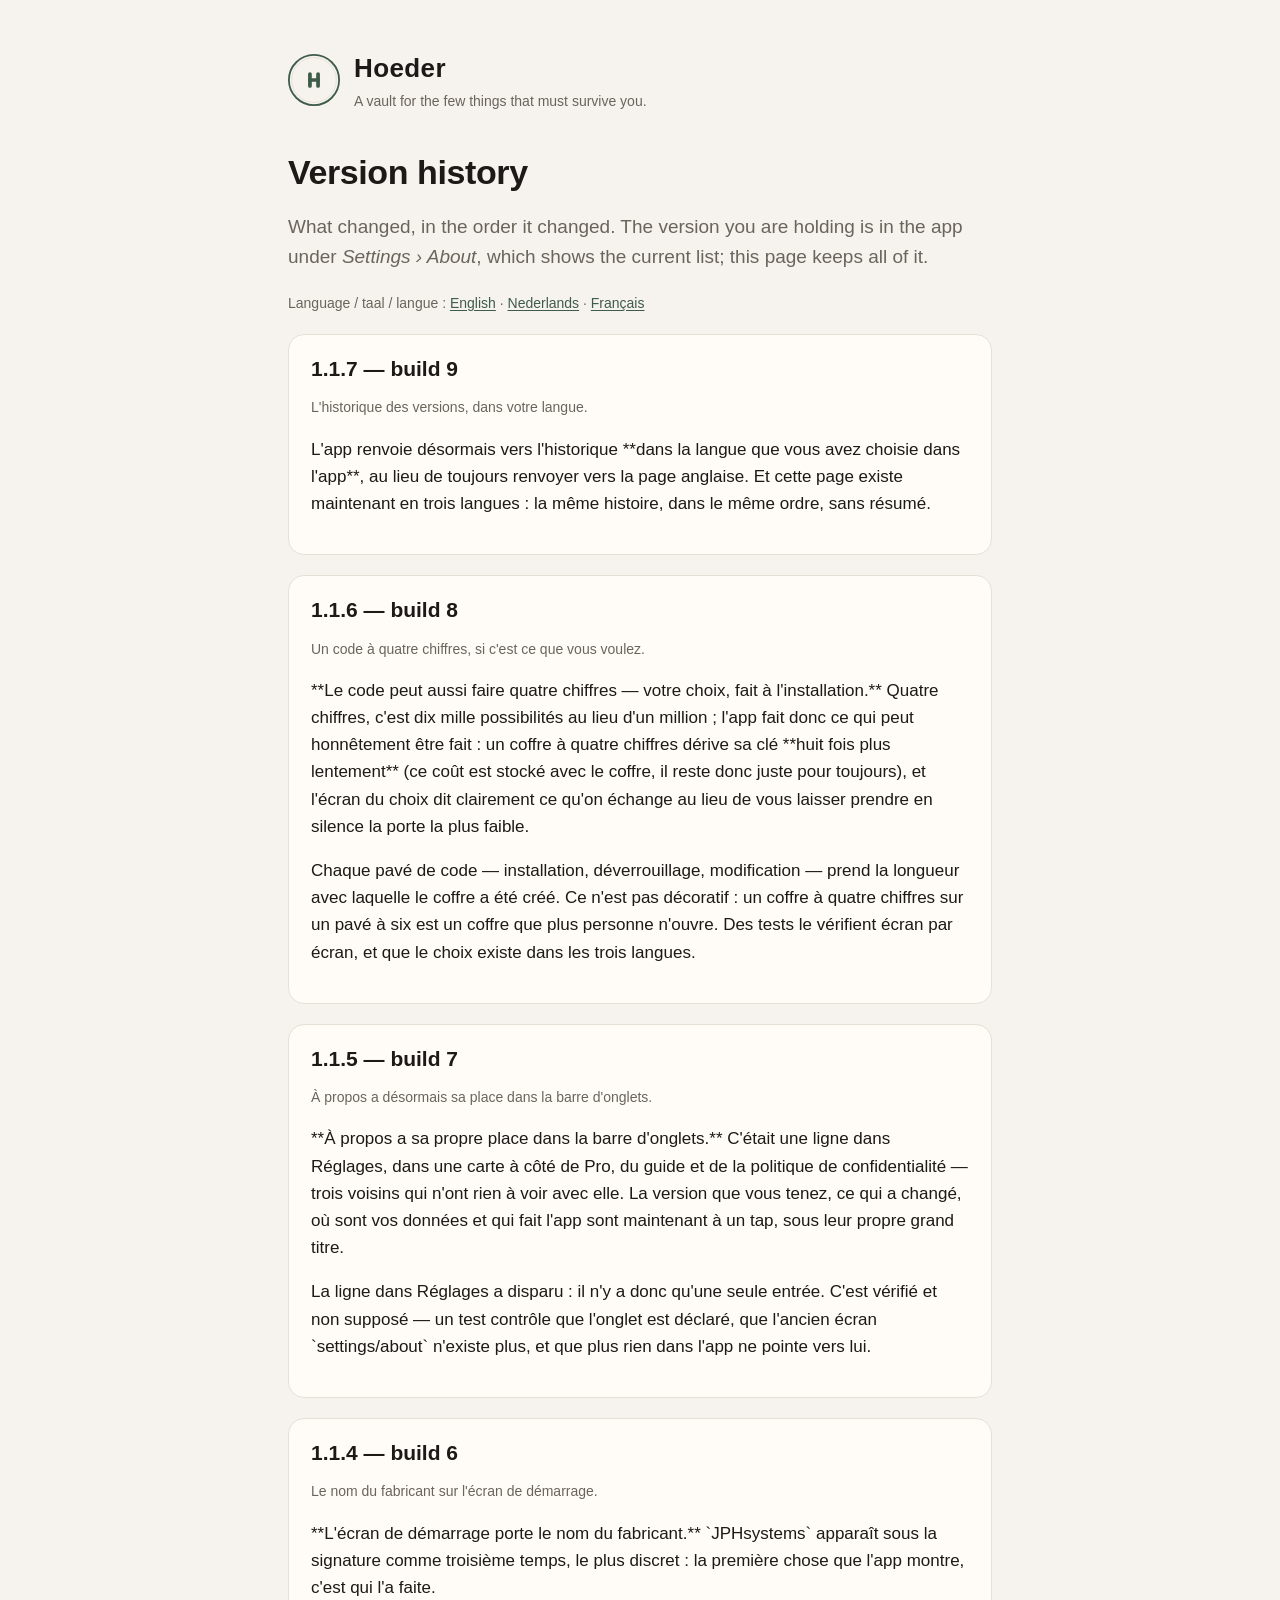
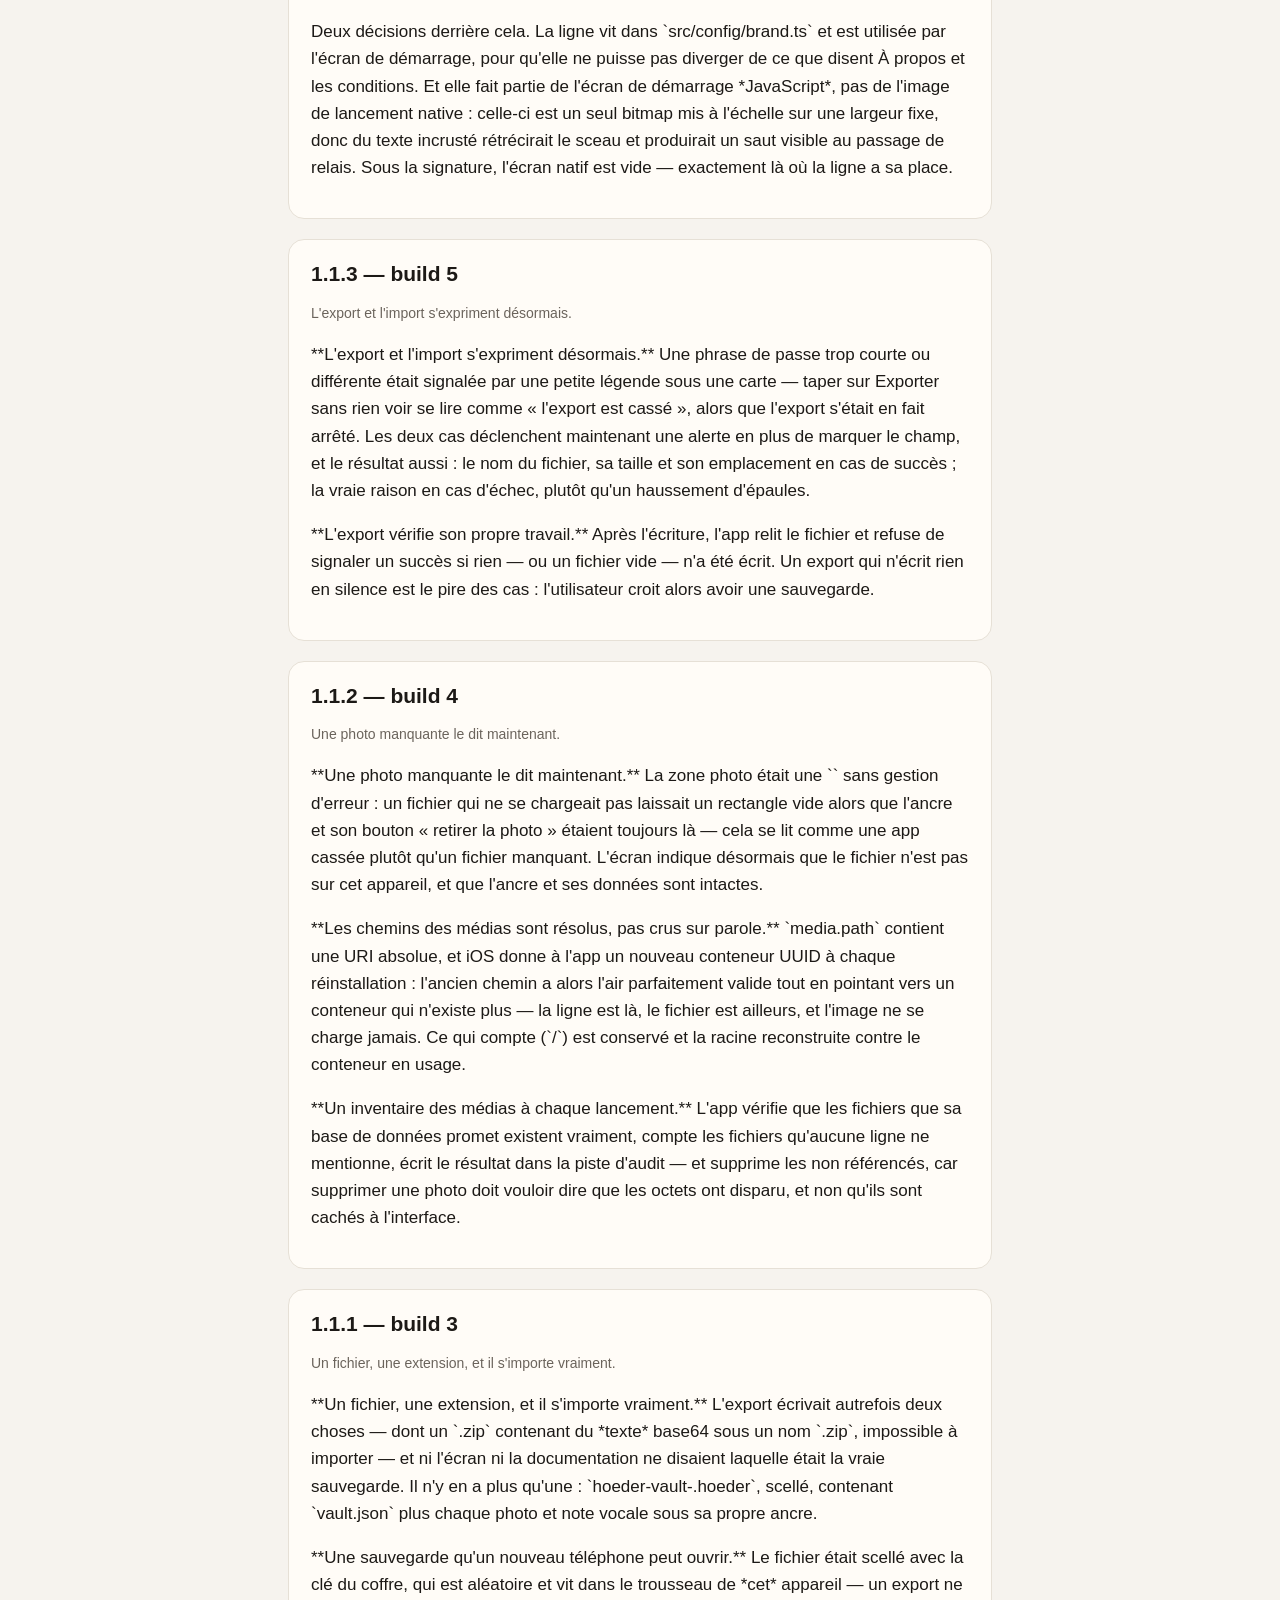
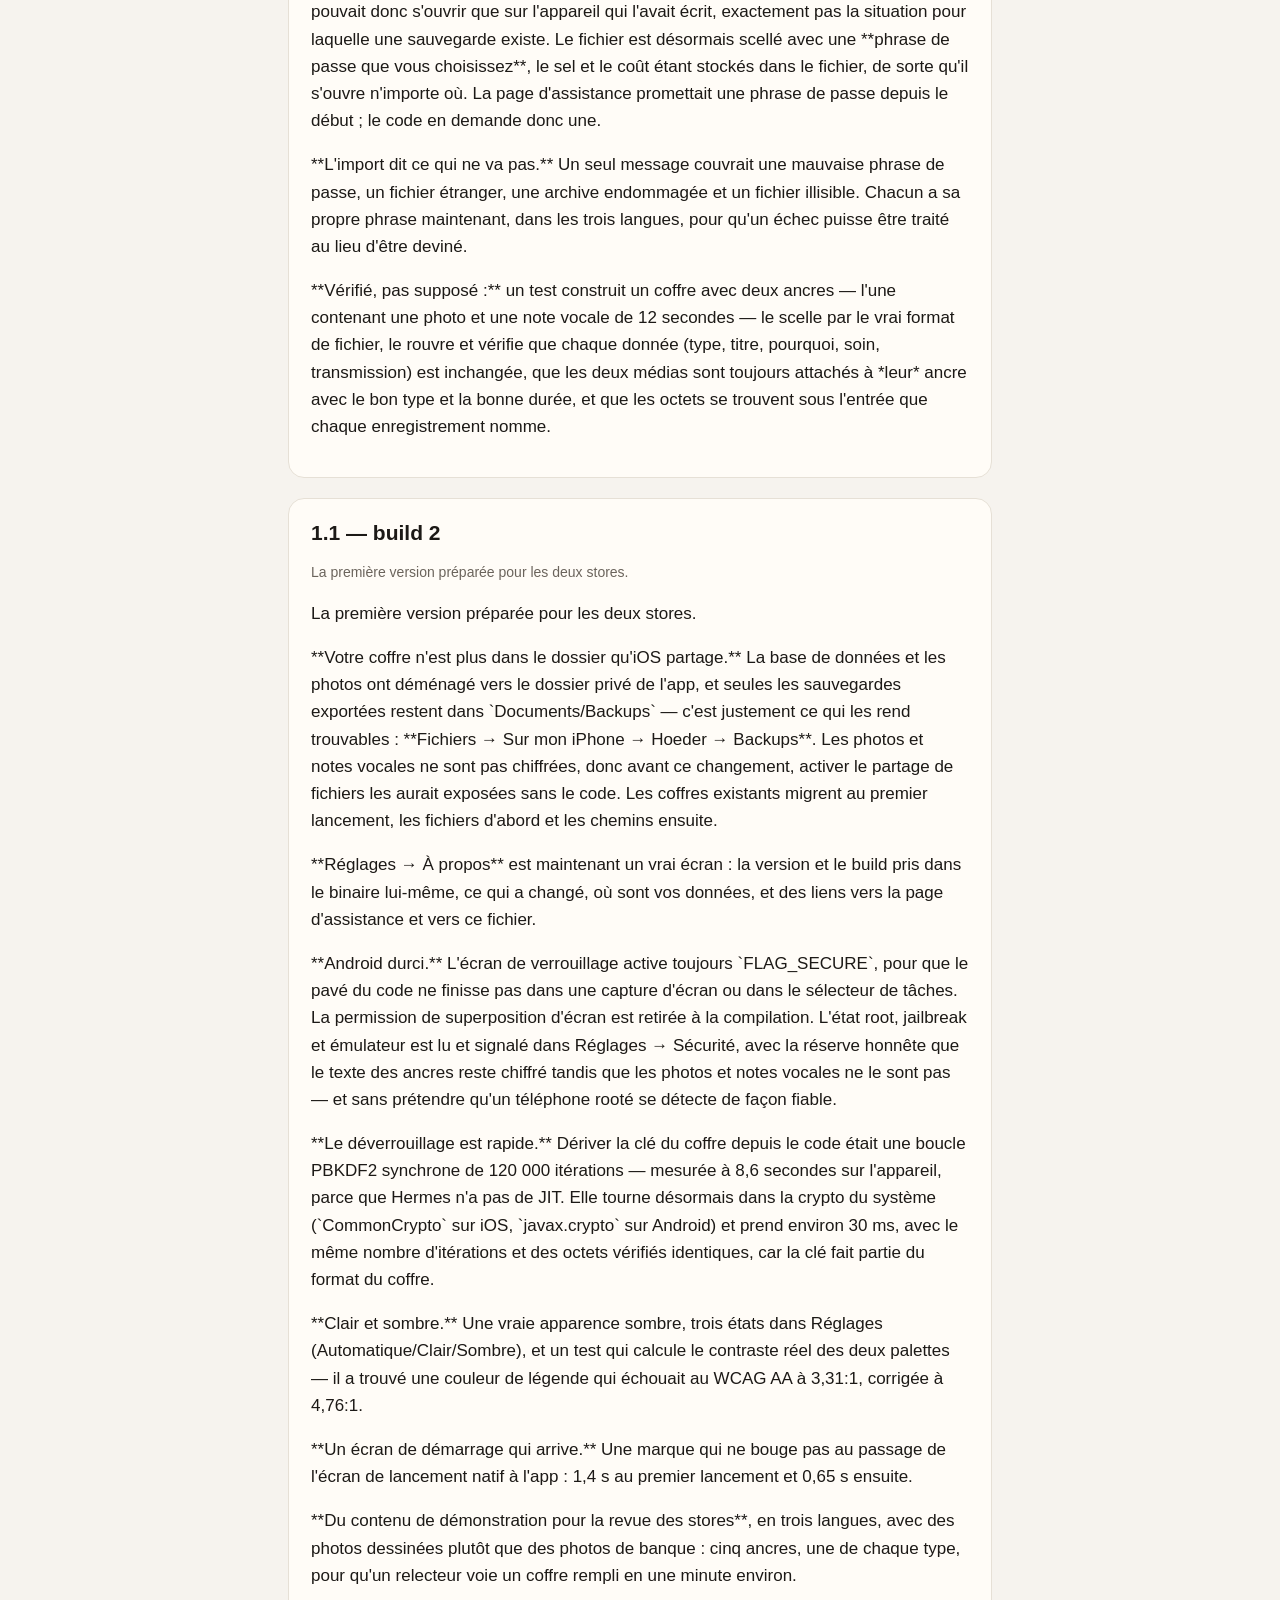
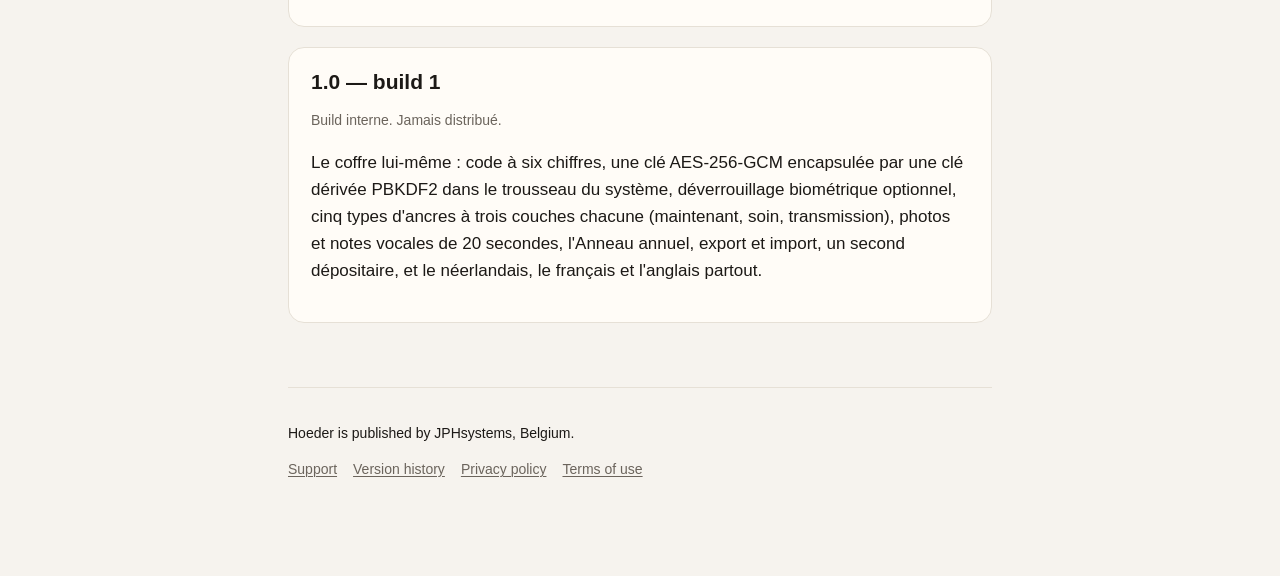
==== changelog.fr.html @ a9d9894f "Sync the published pages from docs/" ====
<!doctype html>
<html lang="en">
<head>
<meta charset="utf-8" />
<meta name="viewport" content="width=device-width, initial-scale=1" />
<title>Hoeder — version history</title>
<meta name="description" content="Every version of Hoeder that has been built, with what changed and why." />
<link rel="stylesheet" href="style.css" />
<link rel="icon" href="seal.svg" type="image/svg+xml" />
</head>
<body>
<main>

  <header class="masthead">
    <svg width="52" height="52" viewBox="0 0 64 64" role="img" aria-label="Hoeder seal">
      <circle cx="32" cy="32" r="30.9" fill="none" stroke="var(--accent)" stroke-width="2.2" />
      <circle cx="32" cy="32" r="27.5" fill="none" stroke="var(--line)" stroke-width="1.15" />
      <g fill="var(--accent)">
        <rect x="24.7" y="22.4" width="4.6" height="19.2" rx="2.3" />
        <rect x="34.7" y="22.4" width="4.6" height="19.2" rx="2.3" />
        <rect x="24.7" y="29.7" width="14.6" height="4.6" rx="2.3" />
      </g>
    </svg>
    <div>
      <span class="wordmark">Hoeder</span>
      <span class="tagline">A vault for the few things that must survive you.</span>
    </div>
  </header>

  <h1>Version history</h1>
  <p class="lede">
    What changed, in the order it changed. The version you are holding is in the
    app under <em>Settings › About</em>, which shows the current list; this page
    keeps all of it.
  </p>

  <p class="small muted">
    Language / taal / langue :
    <a href="changelog.html">English</a> ·
    <a href="changelog.nl.html">Nederlands</a> ·
    <a href="changelog.fr.html">Français</a>
  </p>

  <div class="card">
    <h2>1.1.7 — build 9</h2>
    <p class="small muted">L'historique des versions, dans votre langue.</p>
    <p>
      L'app renvoie désormais vers l'historique **dans la langue que vous avez choisie dans l'app**, au lieu de toujours renvoyer vers la page anglaise. Et cette page existe maintenant en trois langues : la même histoire, dans le même ordre, sans résumé.
    </p>
  </div>

  <div class="card">
    <h2>1.1.6 — build 8</h2>
    <p class="small muted">Un code à quatre chiffres, si c'est ce que vous voulez.</p>
    <p>
      **Le code peut aussi faire quatre chiffres — votre choix, fait à l'installation.** Quatre chiffres, c'est dix mille possibilités au lieu d'un million ; l'app fait donc ce qui peut honnêtement être fait : un coffre à quatre chiffres dérive sa clé **huit fois plus lentement** (ce coût est stocké avec le coffre, il reste donc juste pour toujours), et l'écran du choix dit clairement ce qu'on échange au lieu de vous laisser prendre en silence la porte la plus faible.
    </p>
    <p>
      Chaque pavé de code — installation, déverrouillage, modification — prend la longueur avec laquelle le coffre a été créé. Ce n'est pas décoratif : un coffre à quatre chiffres sur un pavé à six est un coffre que plus personne n'ouvre. Des tests le vérifient écran par écran, et que le choix existe dans les trois langues.
    </p>
  </div>

  <div class="card">
    <h2>1.1.5 — build 7</h2>
    <p class="small muted">À propos a désormais sa place dans la barre d'onglets.</p>
    <p>
      **À propos a sa propre place dans la barre d'onglets.** C'était une ligne dans Réglages, dans une carte à côté de Pro, du guide et de la politique de confidentialité — trois voisins qui n'ont rien à voir avec elle. La version que vous tenez, ce qui a changé, où sont vos données et qui fait l'app sont maintenant à un tap, sous leur propre grand titre.
    </p>
    <p>
      La ligne dans Réglages a disparu : il n'y a donc qu'une seule entrée. C'est vérifié et non supposé — un test contrôle que l'onglet est déclaré, que l'ancien écran `settings/about` n'existe plus, et que plus rien dans l'app ne pointe vers lui.
    </p>
  </div>

  <div class="card">
    <h2>1.1.4 — build 6</h2>
    <p class="small muted">Le nom du fabricant sur l'écran de démarrage.</p>
    <p>
      **L'écran de démarrage porte le nom du fabricant.** `JPHsystems` apparaît sous la signature comme troisième temps, le plus discret : la première chose que l'app montre, c'est qui l'a faite.
    </p>
    <p>
      Deux décisions derrière cela. La ligne vit dans `src/config/brand.ts` et est utilisée par l'écran de démarrage, pour qu'elle ne puisse pas diverger de ce que disent À propos et les conditions. Et elle fait partie de l'écran de démarrage *JavaScript*, pas de l'image de lancement native : celle-ci est un seul bitmap mis à l'échelle sur une largeur fixe, donc du texte incrusté rétrécirait le sceau et produirait un saut visible au passage de relais. Sous la signature, l'écran natif est vide — exactement là où la ligne a sa place.
    </p>
  </div>

  <div class="card">
    <h2>1.1.3 — build 5</h2>
    <p class="small muted">L'export et l'import s'expriment désormais.</p>
    <p>
      **L'export et l'import s'expriment désormais.** Une phrase de passe trop courte ou différente était signalée par une petite légende sous une carte — taper sur Exporter sans rien voir se lire comme « l'export est cassé », alors que l'export s'était en fait arrêté. Les deux cas déclenchent maintenant une alerte en plus de marquer le champ, et le résultat aussi : le nom du fichier, sa taille et son emplacement en cas de succès ; la vraie raison en cas d'échec, plutôt qu'un haussement d'épaules.
    </p>
    <p>
      **L'export vérifie son propre travail.** Après l'écriture, l'app relit le fichier et refuse de signaler un succès si rien — ou un fichier vide — n'a été écrit. Un export qui n'écrit rien en silence est le pire des cas : l'utilisateur croit alors avoir une sauvegarde.
    </p>
  </div>

  <div class="card">
    <h2>1.1.2 — build 4</h2>
    <p class="small muted">Une photo manquante le dit maintenant.</p>
    <p>
      **Une photo manquante le dit maintenant.** La zone photo était une `<Image>` sans gestion d'erreur : un fichier qui ne se chargeait pas laissait un rectangle vide alors que l'ancre et son bouton « retirer la photo » étaient toujours là — cela se lit comme une app cassée plutôt qu'un fichier manquant. L'écran indique désormais que le fichier n'est pas sur cet appareil, et que l'ancre et ses données sont intactes.
    </p>
    <p>
      **Les chemins des médias sont résolus, pas crus sur parole.** `media.path` contient une URI absolue, et iOS donne à l'app un nouveau conteneur UUID à chaque réinstallation : l'ancien chemin a alors l'air parfaitement valide tout en pointant vers un conteneur qui n'existe plus — la ligne est là, le fichier est ailleurs, et l'image ne se charge jamais. Ce qui compte (`<anchorId>/<fichier>`) est conservé et la racine reconstruite contre le conteneur en usage.
    </p>
    <p>
      **Un inventaire des médias à chaque lancement.** L'app vérifie que les fichiers que sa base de données promet existent vraiment, compte les fichiers qu'aucune ligne ne mentionne, écrit le résultat dans la piste d'audit — et supprime les non référencés, car supprimer une photo doit vouloir dire que les octets ont disparu, et non qu'ils sont cachés à l'interface.
    </p>
  </div>

  <div class="card">
    <h2>1.1.1 — build 3</h2>
    <p class="small muted">Un fichier, une extension, et il s'importe vraiment.</p>
    <p>
      **Un fichier, une extension, et il s'importe vraiment.** L'export écrivait autrefois deux choses — dont un `.zip` contenant du *texte* base64 sous un nom `.zip`, impossible à importer — et ni l'écran ni la documentation ne disaient laquelle était la vraie sauvegarde. Il n'y en a plus qu'une : `hoeder-vault-<date>.hoeder`, scellé, contenant `vault.json` plus chaque photo et note vocale sous sa propre ancre.
    </p>
    <p>
      **Une sauvegarde qu'un nouveau téléphone peut ouvrir.** Le fichier était scellé avec la clé du coffre, qui est aléatoire et vit dans le trousseau de *cet* appareil — un export ne pouvait donc s'ouvrir que sur l'appareil qui l'avait écrit, exactement pas la situation pour laquelle une sauvegarde existe. Le fichier est désormais scellé avec une **phrase de passe que vous choisissez**, le sel et le coût étant stockés dans le fichier, de sorte qu'il s'ouvre n'importe où. La page d'assistance promettait une phrase de passe depuis le début ; le code en demande donc une.
    </p>
    <p>
      **L'import dit ce qui ne va pas.** Un seul message couvrait une mauvaise phrase de passe, un fichier étranger, une archive endommagée et un fichier illisible. Chacun a sa propre phrase maintenant, dans les trois langues, pour qu'un échec puisse être traité au lieu d'être deviné.
    </p>
    <p>
      **Vérifié, pas supposé :** un test construit un coffre avec deux ancres — l'une contenant une photo et une note vocale de 12 secondes — le scelle par le vrai format de fichier, le rouvre et vérifie que chaque donnée (type, titre, pourquoi, soin, transmission) est inchangée, que les deux médias sont toujours attachés à *leur* ancre avec le bon type et la bonne durée, et que les octets se trouvent sous l'entrée que chaque enregistrement nomme.
    </p>
  </div>

  <div class="card">
    <h2>1.1 — build 2</h2>
    <p class="small muted">La première version préparée pour les deux stores.</p>
    <p>
      La première version préparée pour les deux stores.
    </p>
    <p>
      **Votre coffre n'est plus dans le dossier qu'iOS partage.** La base de données et les photos ont déménagé vers le dossier privé de l'app, et seules les sauvegardes exportées restent dans `Documents/Backups` — c'est justement ce qui les rend trouvables : **Fichiers → Sur mon iPhone → Hoeder → Backups**. Les photos et notes vocales ne sont pas chiffrées, donc avant ce changement, activer le partage de fichiers les aurait exposées sans le code. Les coffres existants migrent au premier lancement, les fichiers d'abord et les chemins ensuite.
    </p>
    <p>
      **Réglages → À propos** est maintenant un vrai écran : la version et le build pris dans le binaire lui-même, ce qui a changé, où sont vos données, et des liens vers la page d'assistance et vers ce fichier.
    </p>
    <p>
      **Android durci.** L'écran de verrouillage active toujours `FLAG_SECURE`, pour que le pavé du code ne finisse pas dans une capture d'écran ou dans le sélecteur de tâches. La permission de superposition d'écran est retirée à la compilation. L'état root, jailbreak et émulateur est lu et signalé dans Réglages → Sécurité, avec la réserve honnête que le texte des ancres reste chiffré tandis que les photos et notes vocales ne le sont pas — et sans prétendre qu'un téléphone rooté se détecte de façon fiable.
    </p>
    <p>
      **Le déverrouillage est rapide.** Dériver la clé du coffre depuis le code était une boucle PBKDF2 synchrone de 120 000 itérations — mesurée à 8,6 secondes sur l'appareil, parce que Hermes n'a pas de JIT. Elle tourne désormais dans la crypto du système (`CommonCrypto` sur iOS, `javax.crypto` sur Android) et prend environ 30 ms, avec le même nombre d'itérations et des octets vérifiés identiques, car la clé fait partie du format du coffre.
    </p>
    <p>
      **Clair et sombre.** Une vraie apparence sombre, trois états dans Réglages (Automatique/Clair/Sombre), et un test qui calcule le contraste réel des deux palettes — il a trouvé une couleur de légende qui échouait au WCAG AA à 3,31:1, corrigée à 4,76:1.
    </p>
    <p>
      **Un écran de démarrage qui arrive.** Une marque qui ne bouge pas au passage de l'écran de lancement natif à l'app : 1,4 s au premier lancement et 0,65 s ensuite.
    </p>
    <p>
      **Du contenu de démonstration pour la revue des stores**, en trois langues, avec des photos dessinées plutôt que des photos de banque : cinq ancres, une de chaque type, pour qu'un relecteur voie un coffre rempli en une minute environ.
    </p>
  </div>

  <div class="card">
    <h2>1.0 — build 1</h2>
    <p class="small muted">Build interne. Jamais distribué.</p>
    <p>
      Le coffre lui-même : code à six chiffres, une clé AES-256-GCM encapsulée par une clé dérivée PBKDF2 dans le trousseau du système, déverrouillage biométrique optionnel, cinq types d'ancres à trois couches chacune (maintenant, soin, transmission), photos et notes vocales de 20 secondes, l'Anneau annuel, export et import, un second dépositaire, et le néerlandais, le français et l'anglais partout.
    </p>
  </div>

  <footer>
    <p>
      Hoeder is published by JPHsystems, Belgium.
    </p>
    <nav class="sitelinks">
      <a href="index.html">Support</a>
      <a href="changelog.html">Version history</a>
      <a href="privacy.html">Privacy policy</a>
      <a href="terms.html">Terms of use</a>
    </nav>
  </footer>

</main>
</body>
</html>
---- style.css ----
/*
 * Hoeder support and policy pages.
 *
 * Same palette as the app: warm paper and deep moss, with the dark appearance
 * defined once and switched by the reader's own system setting. No web fonts,
 * no scripts, no analytics — a page that promises nothing is collected should
 * not collect anything either. Every colour pair here is the pair of the app
 * that is checked against WCAG AA.
 */

:root {
  --bg: #f6f3ee;
  --bg-elevated: #fffcf7;
  --ink: #1c1916;
  --ink-muted: #6b645c;
  --line: #e6e0d6;
  --accent: #3f5b4a;
  --accent-soft: #e4ede7;
  --warn: #96601d;
}

@media (prefers-color-scheme: dark) {
  :root {
    --bg: #171512;
    --bg-elevated: #221f1a;
    --ink: #f1ede4;
    --ink-muted: #a9a093;
    --line: #332f28;
    --accent: #93b79f;
    --accent-soft: #232c26;
    --warn: #dcae68;
  }
}

* {
  box-sizing: border-box;
}

html {
  -webkit-text-size-adjust: 100%;
}

body {
  margin: 0;
  padding: 0 24px 96px;
  background: var(--bg);
  color: var(--ink);
  font-family: -apple-system, BlinkMacSystemFont, "Segoe UI", Roboto, "Helvetica Neue", Arial, sans-serif;
  font-size: 17px;
  line-height: 1.6;
}

main {
  max-width: 44rem;
  margin: 0 auto;
}

header.masthead {
  display: flex;
  align-items: center;
  gap: 14px;
  padding: 48px 0 8px;
}

header.masthead svg {
  flex: none;
}

header.masthead .wordmark {
  font-size: 26px;
  font-weight: 700;
  letter-spacing: 0.4px;
}

header.masthead .tagline {
  display: block;
  font-size: 14px;
  font-weight: 400;
  color: var(--ink-muted);
  letter-spacing: 0;
}

h1 {
  font-size: 34px;
  line-height: 1.2;
  letter-spacing: -0.4px;
  margin: 32px 0 8px;
}

h2 {
  font-size: 21px;
  line-height: 1.3;
  margin: 48px 0 8px;
}

h3 {
  font-size: 17px;
  margin: 28px 0 4px;
}

p,
li {
  color: var(--ink);
}

p.lede {
  font-size: 19px;
  color: var(--ink-muted);
}

a {
  color: var(--accent);
  text-decoration-thickness: 1px;
  text-underline-offset: 2px;
}

ul {
  padding-left: 22px;
}

li {
  margin: 6px 0;
}

.card {
  background: var(--bg-elevated);
  border: 1px solid var(--line);
  border-radius: 16px;
  padding: 20px 22px;
  margin: 20px 0;
}

.card h2,
.card h3 {
  margin-top: 0;
}

.muted {
  color: var(--ink-muted);
}

.small {
  font-size: 14px;
}

.warn {
  color: var(--warn);
}

dl.faq {
  margin: 0;
}

dl.faq dt {
  font-weight: 600;
  margin-top: 22px;
}

dl.faq dd {
  margin: 4px 0 0;
  color: var(--ink-muted);
}

footer {
  margin-top: 64px;
  padding-top: 20px;
  border-top: 1px solid var(--line);
  font-size: 14px;
  color: var(--ink-muted);
}

footer a {
  color: var(--ink-muted);
}

nav.sitelinks {
  display: flex;
  flex-wrap: wrap;
  gap: 16px;
  margin-top: 8px;
}

@media (max-width: 480px) {
  body {
    font-size: 16px;
  }
  h1 {
    font-size: 28px;
  }
}
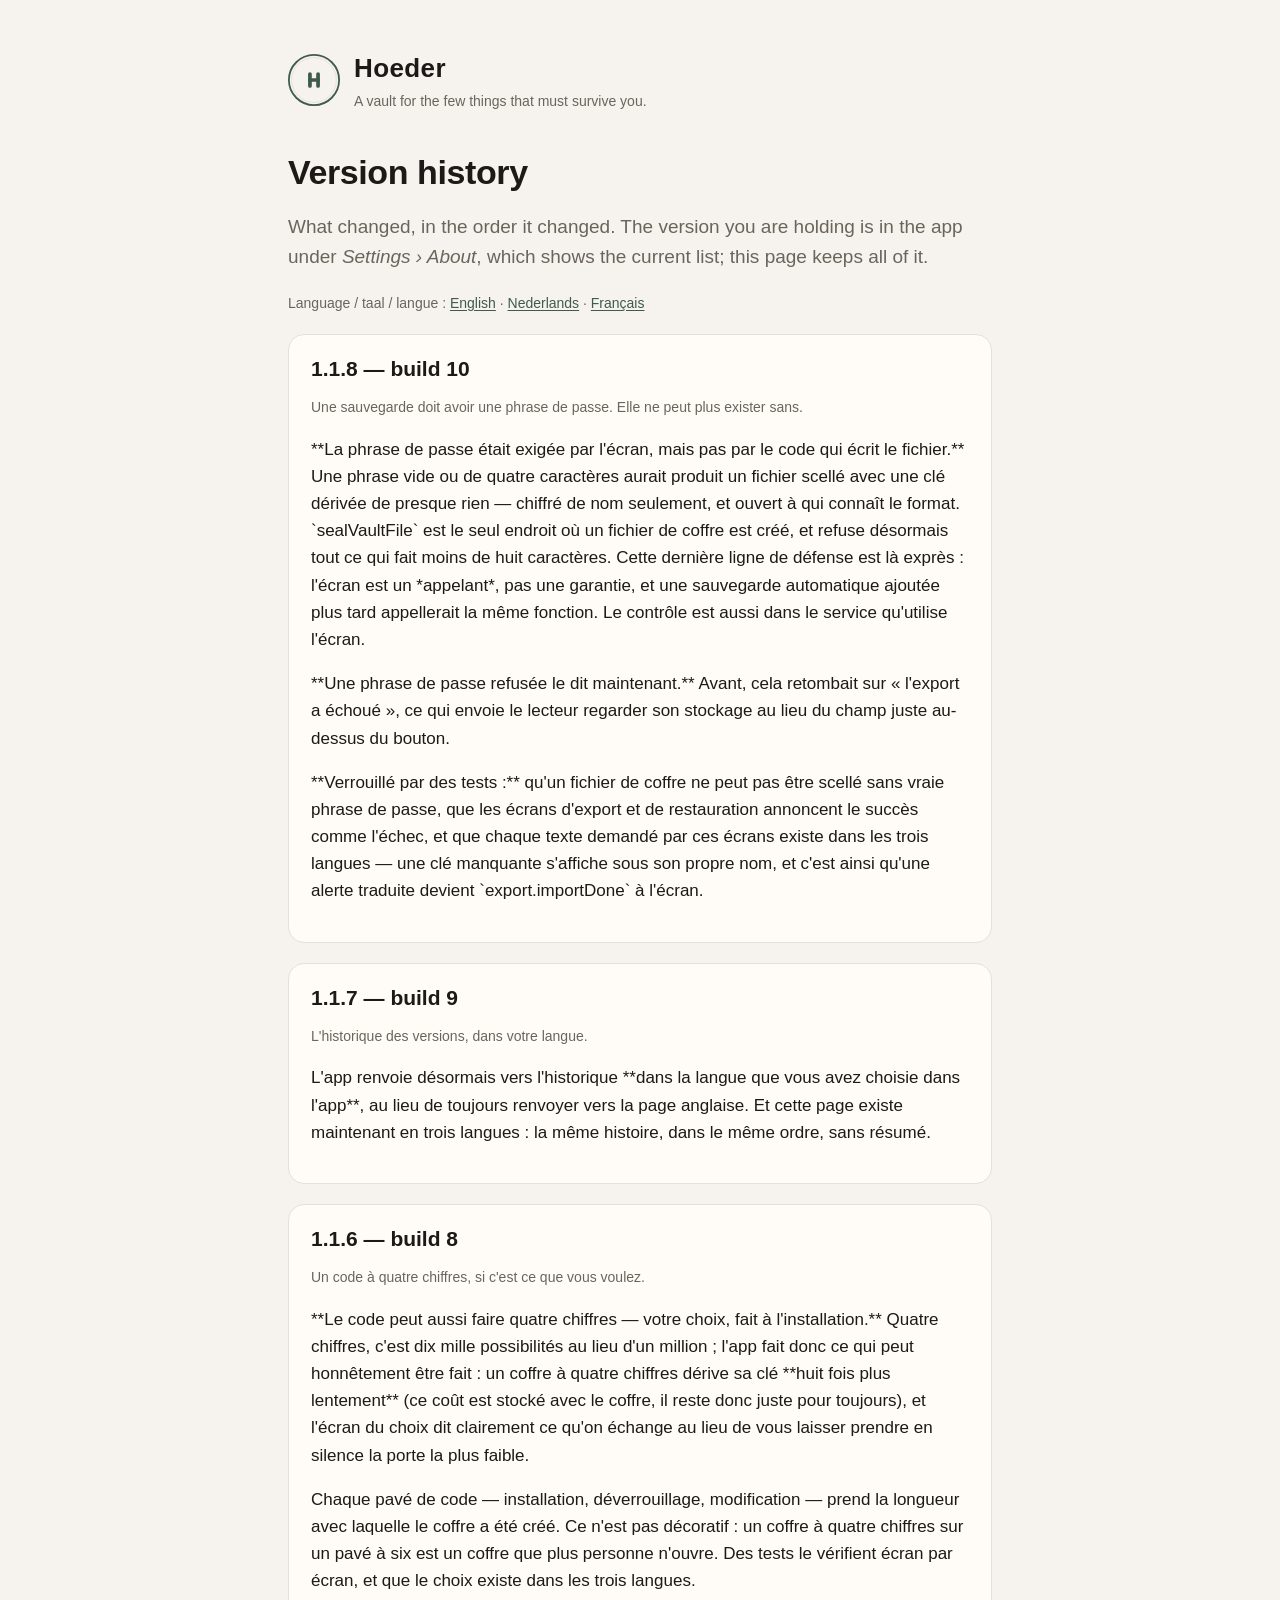
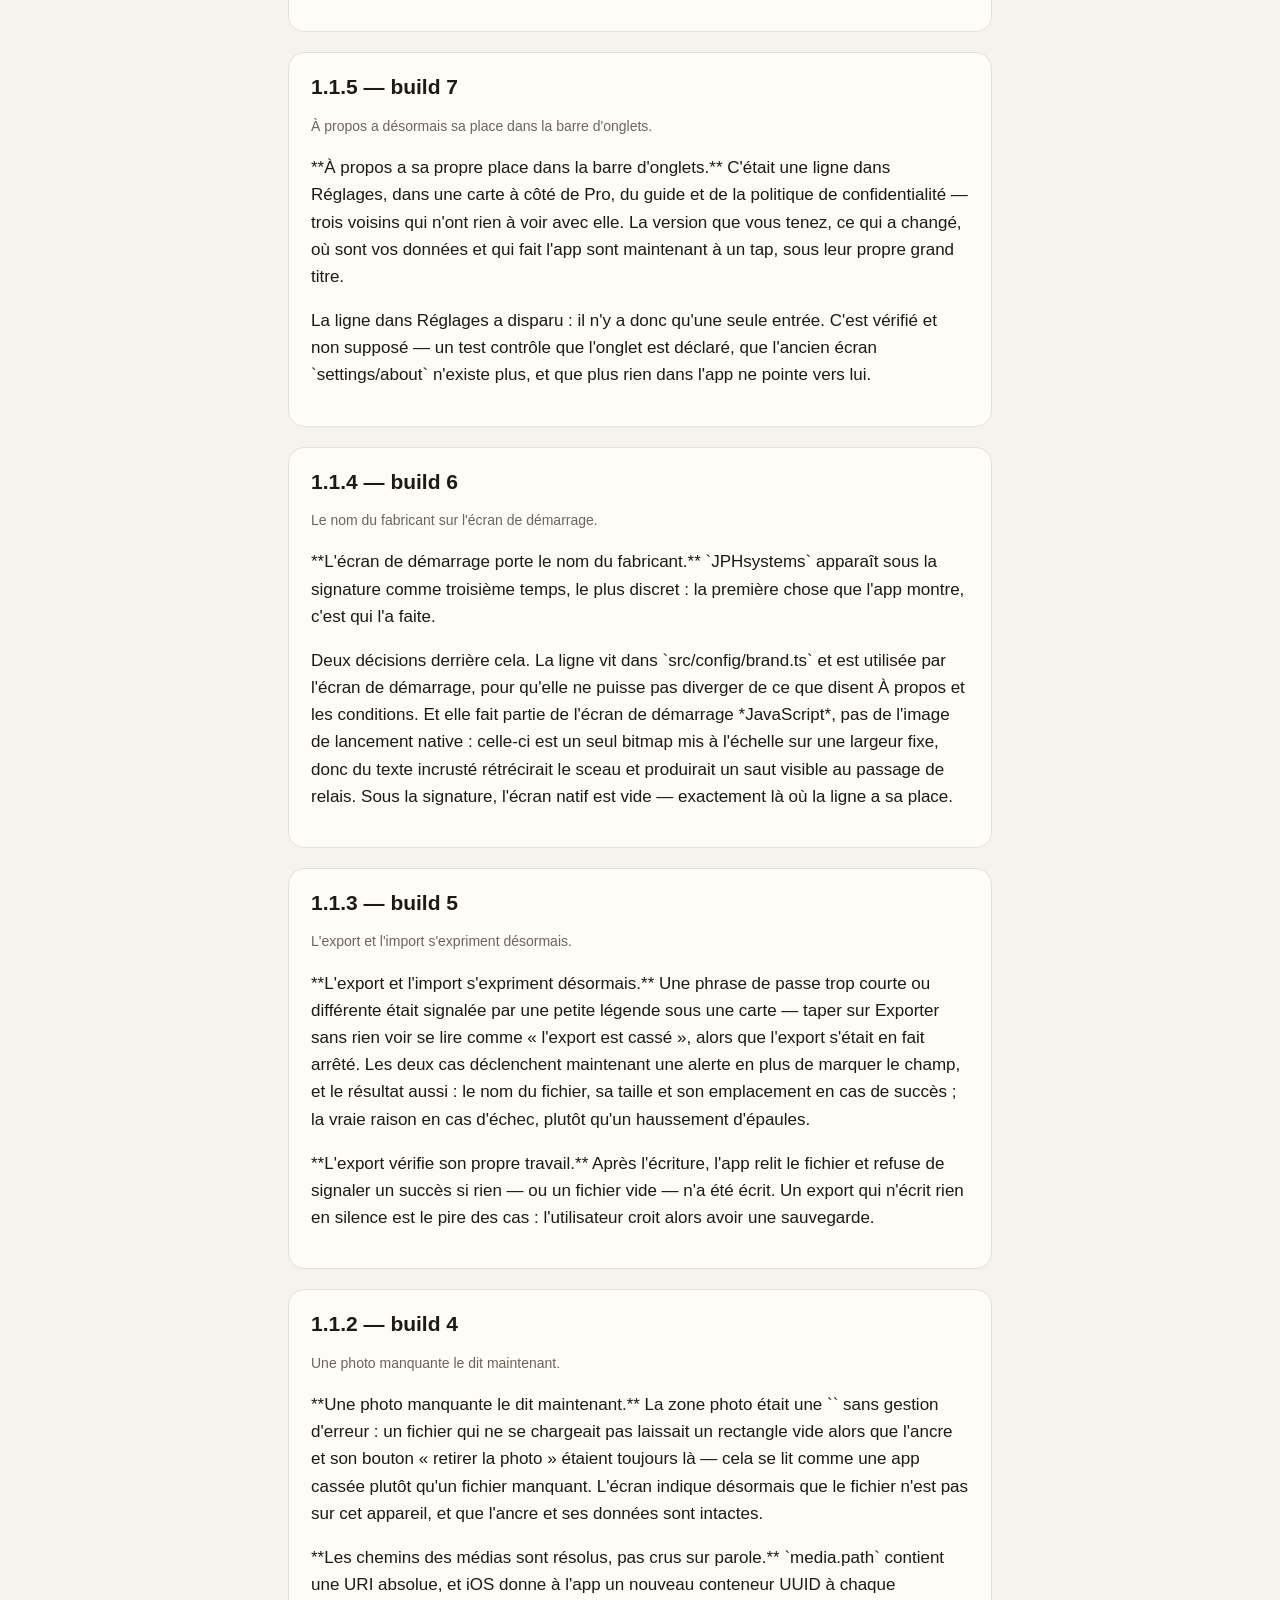
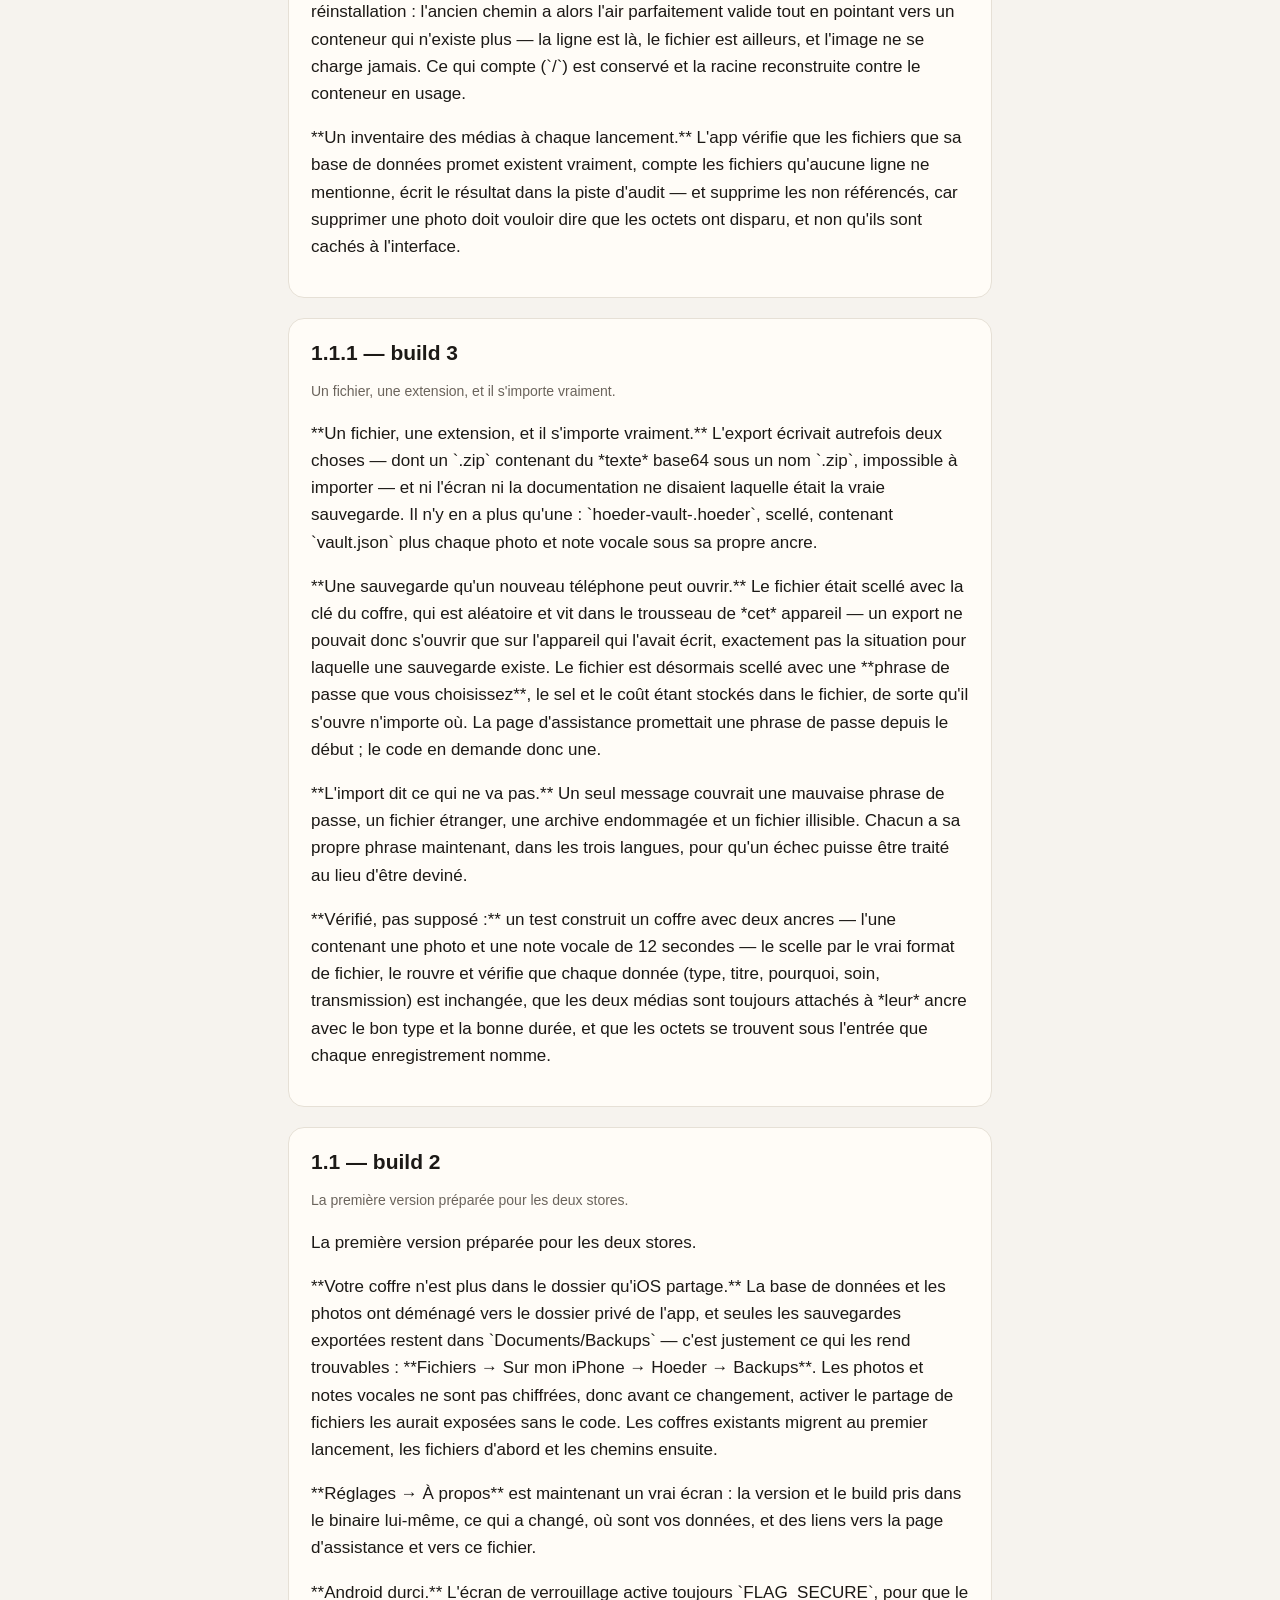
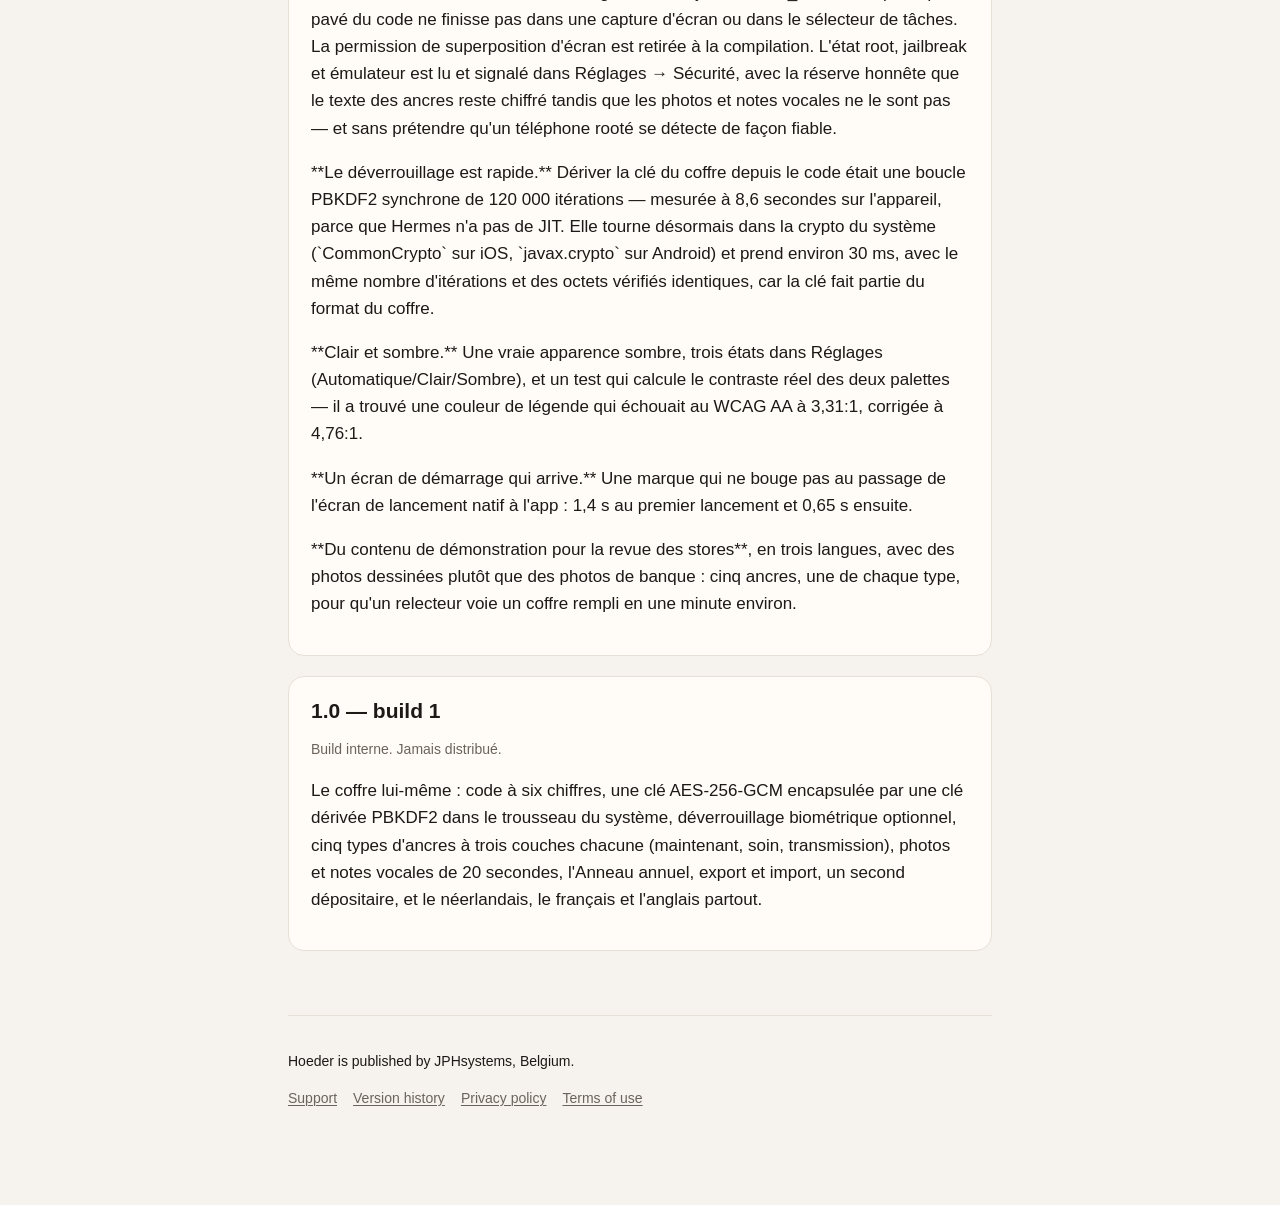
==== commit 3cca8422: "Sync the published pages from docs/" ====
--- a/changelog.fr.html
+++ b/changelog.fr.html
@@ -40,6 +40,20 @@
     <a href="changelog.nl.html">Nederlands</a> ·
     <a href="changelog.fr.html">Français</a>
   </p>
+
+  <div class="card">
+    <h2>1.1.8 — build 10</h2>
+    <p class="small muted">Une sauvegarde doit avoir une phrase de passe. Elle ne peut plus exister sans.</p>
+    <p>
+      **La phrase de passe était exigée par l'écran, mais pas par le code qui écrit le fichier.** Une phrase vide ou de quatre caractères aurait produit un fichier scellé avec une clé dérivée de presque rien — chiffré de nom seulement, et ouvert à qui connaît le format. `sealVaultFile` est le seul endroit où un fichier de coffre est créé, et refuse désormais tout ce qui fait moins de huit caractères. Cette dernière ligne de défense est là exprès : l'écran est un *appelant*, pas une garantie, et une sauvegarde automatique ajoutée plus tard appellerait la même fonction. Le contrôle est aussi dans le service qu'utilise l'écran.
+    </p>
+    <p>
+      **Une phrase de passe refusée le dit maintenant.** Avant, cela retombait sur « l'export a échoué », ce qui envoie le lecteur regarder son stockage au lieu du champ juste au-dessus du bouton.
+    </p>
+    <p>
+      **Verrouillé par des tests :** qu'un fichier de coffre ne peut pas être scellé sans vraie phrase de passe, que les écrans d'export et de restauration annoncent le succès comme l'échec, et que chaque texte demandé par ces écrans existe dans les trois langues — une clé manquante s'affiche sous son propre nom, et c'est ainsi qu'une alerte traduite devient `export.importDone` à l'écran.
+    </p>
+  </div>
 
   <div class="card">
     <h2>1.1.7 — build 9</h2>
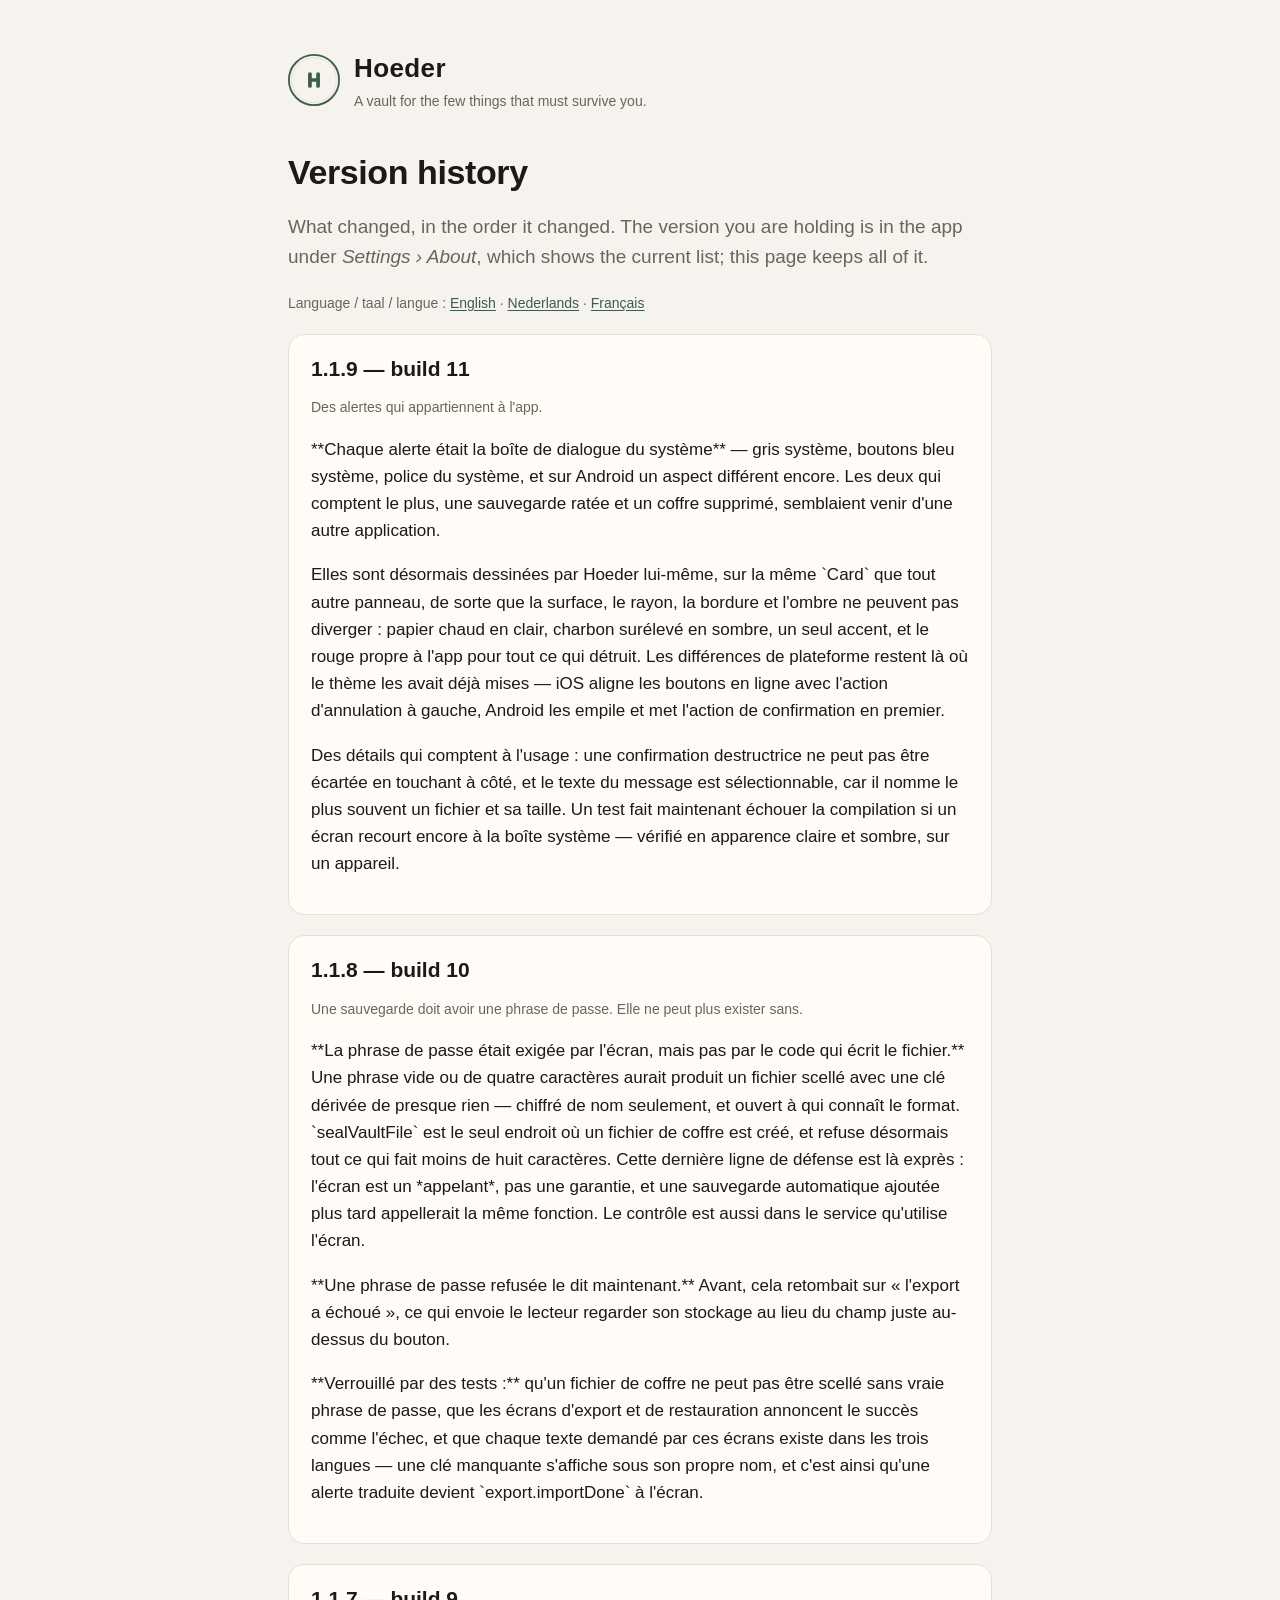
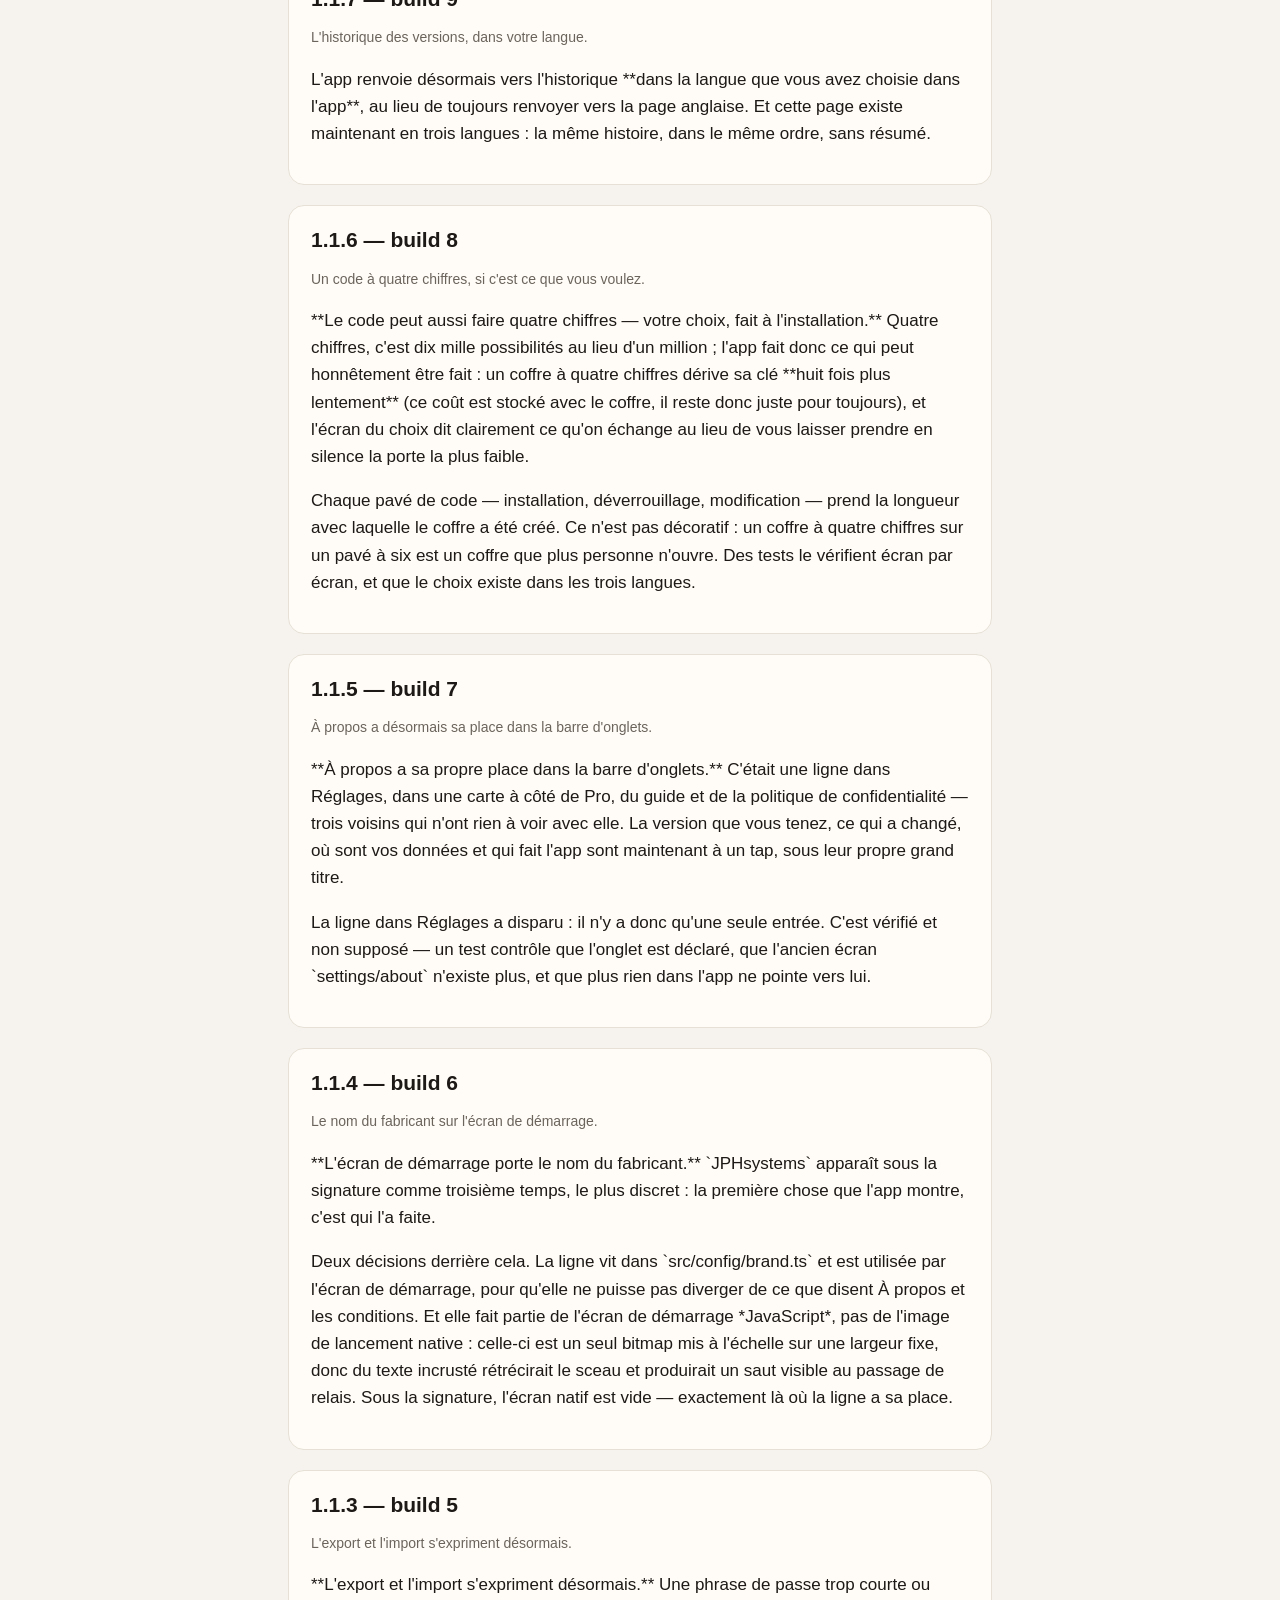
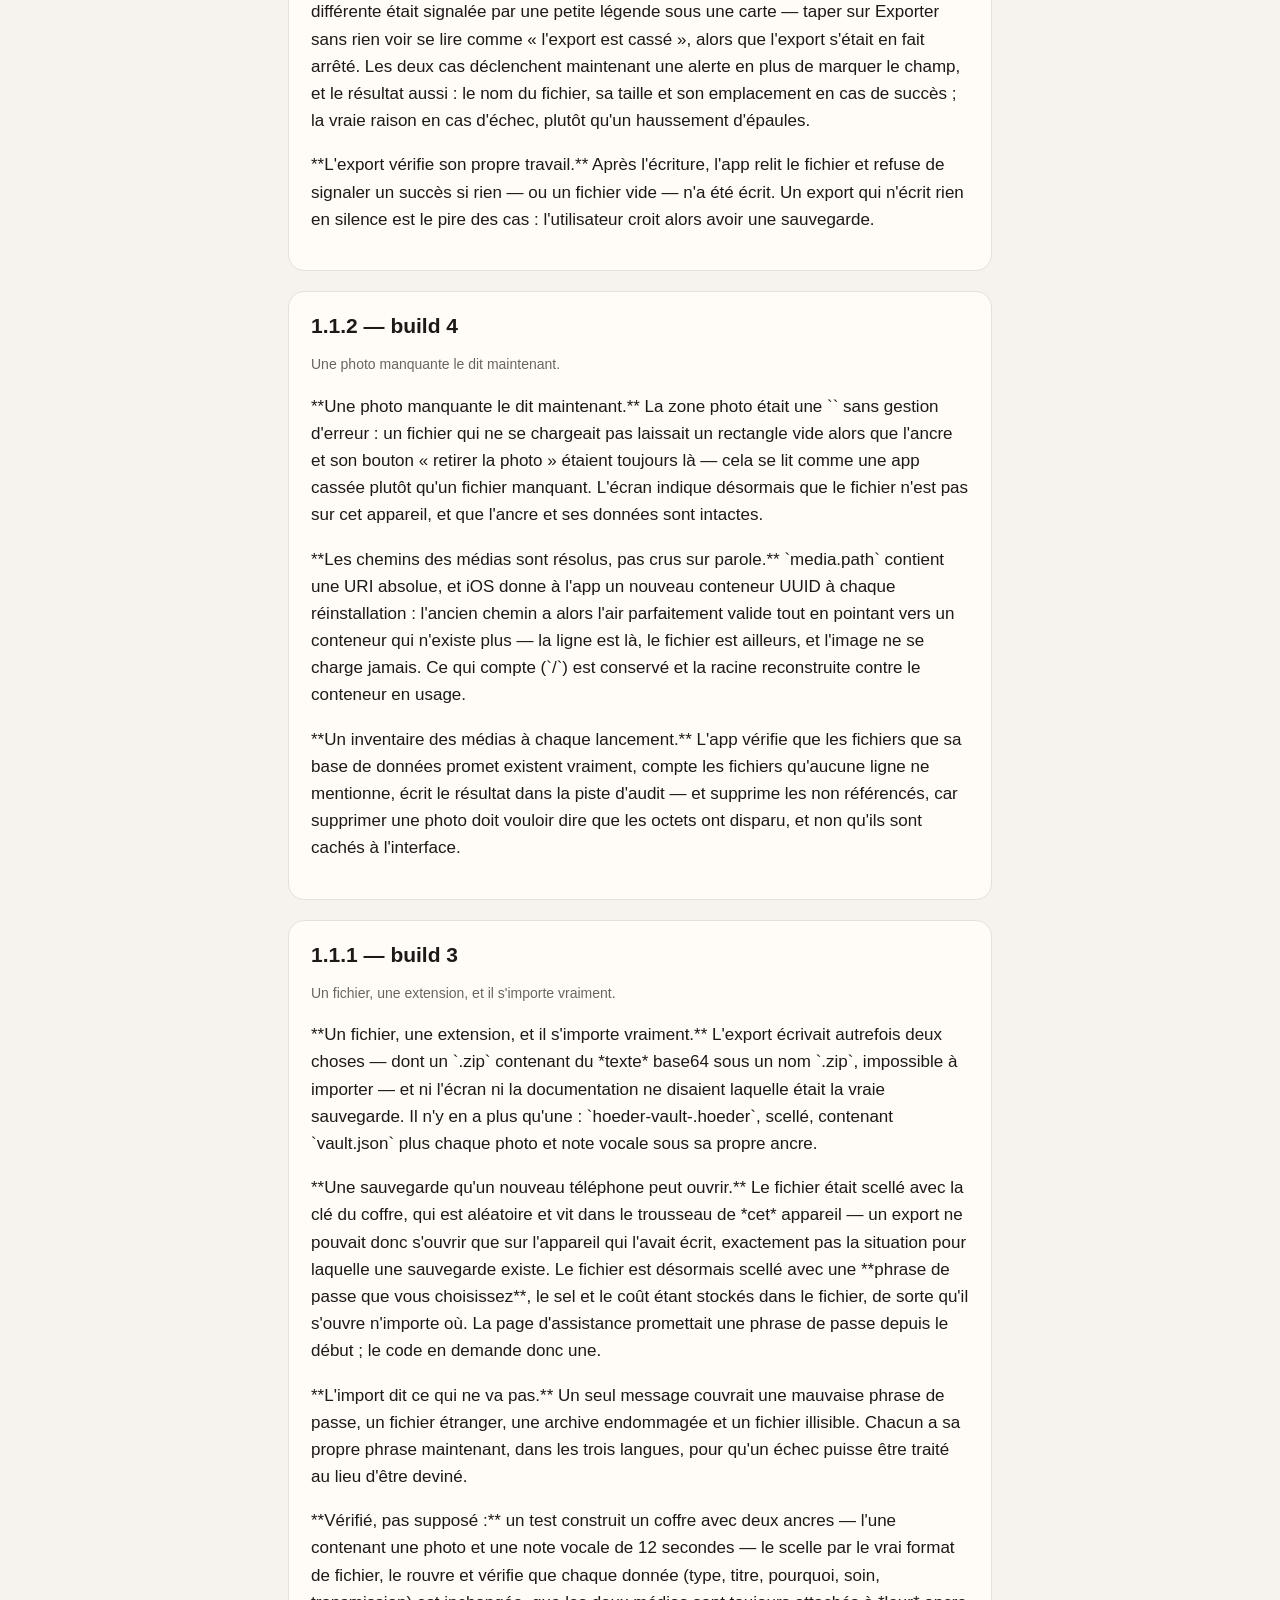
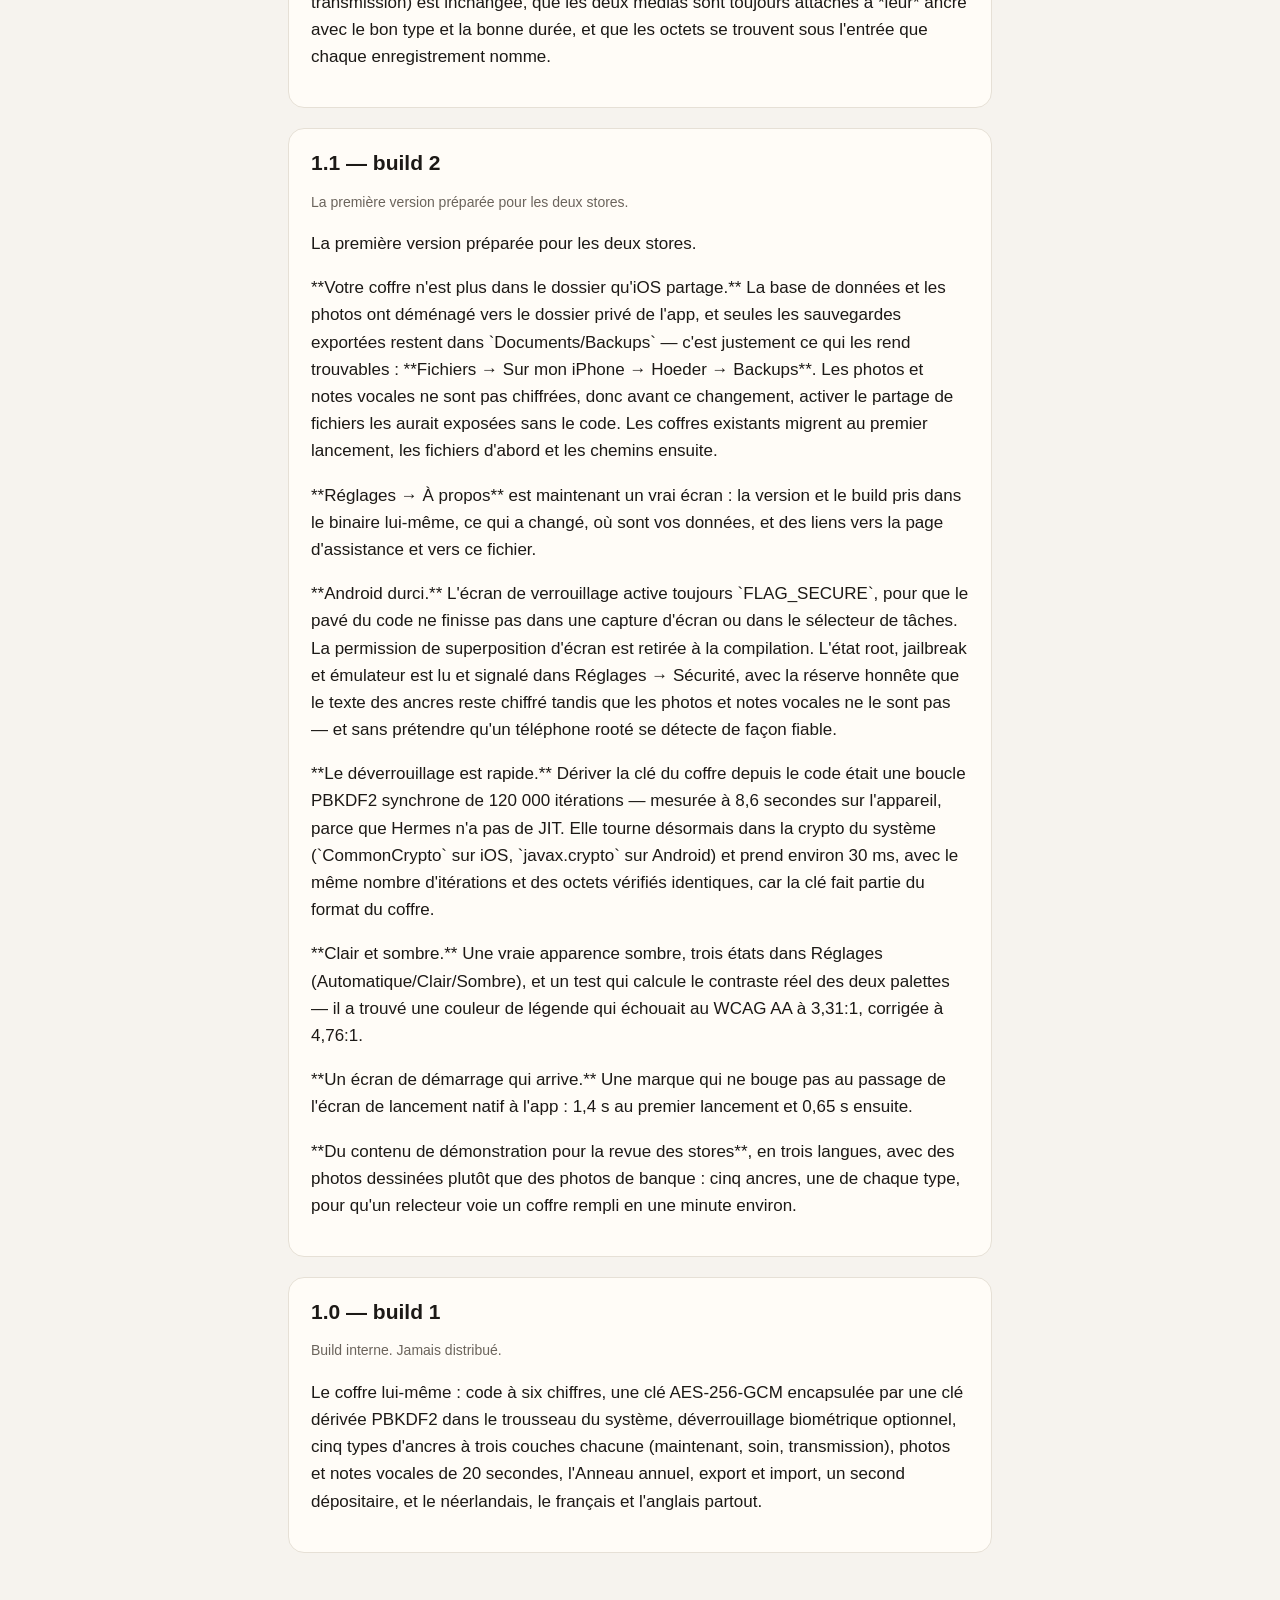
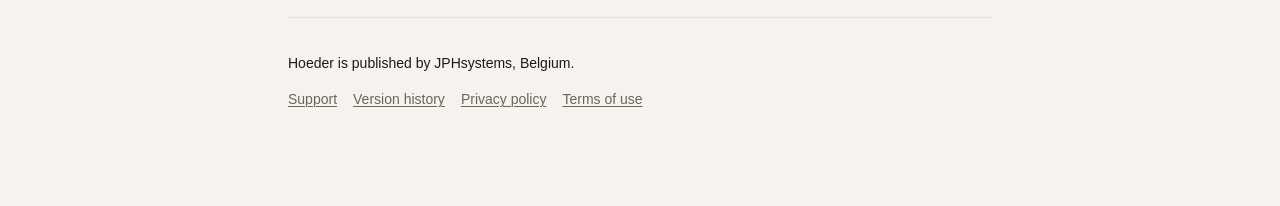
==== commit 65684403: "Sync the published pages from docs/" ====
--- a/changelog.fr.html
+++ b/changelog.fr.html
@@ -42,6 +42,20 @@
   </p>
 
   <div class="card">
+    <h2>1.1.9 — build 11</h2>
+    <p class="small muted">Des alertes qui appartiennent à l'app.</p>
+    <p>
+      **Chaque alerte était la boîte de dialogue du système** — gris système, boutons bleu système, police du système, et sur Android un aspect différent encore. Les deux qui comptent le plus, une sauvegarde ratée et un coffre supprimé, semblaient venir d'une autre application.
+    </p>
+    <p>
+      Elles sont désormais dessinées par Hoeder lui-même, sur la même `Card` que tout autre panneau, de sorte que la surface, le rayon, la bordure et l'ombre ne peuvent pas diverger : papier chaud en clair, charbon surélevé en sombre, un seul accent, et le rouge propre à l'app pour tout ce qui détruit. Les différences de plateforme restent là où le thème les avait déjà mises — iOS aligne les boutons en ligne avec l'action d'annulation à gauche, Android les empile et met l'action de confirmation en premier.
+    </p>
+    <p>
+      Des détails qui comptent à l'usage : une confirmation destructrice ne peut pas être écartée en touchant à côté, et le texte du message est sélectionnable, car il nomme le plus souvent un fichier et sa taille. Un test fait maintenant échouer la compilation si un écran recourt encore à la boîte système — vérifié en apparence claire et sombre, sur un appareil.
+    </p>
+  </div>
+
+  <div class="card">
     <h2>1.1.8 — build 10</h2>
     <p class="small muted">Une sauvegarde doit avoir une phrase de passe. Elle ne peut plus exister sans.</p>
     <p>
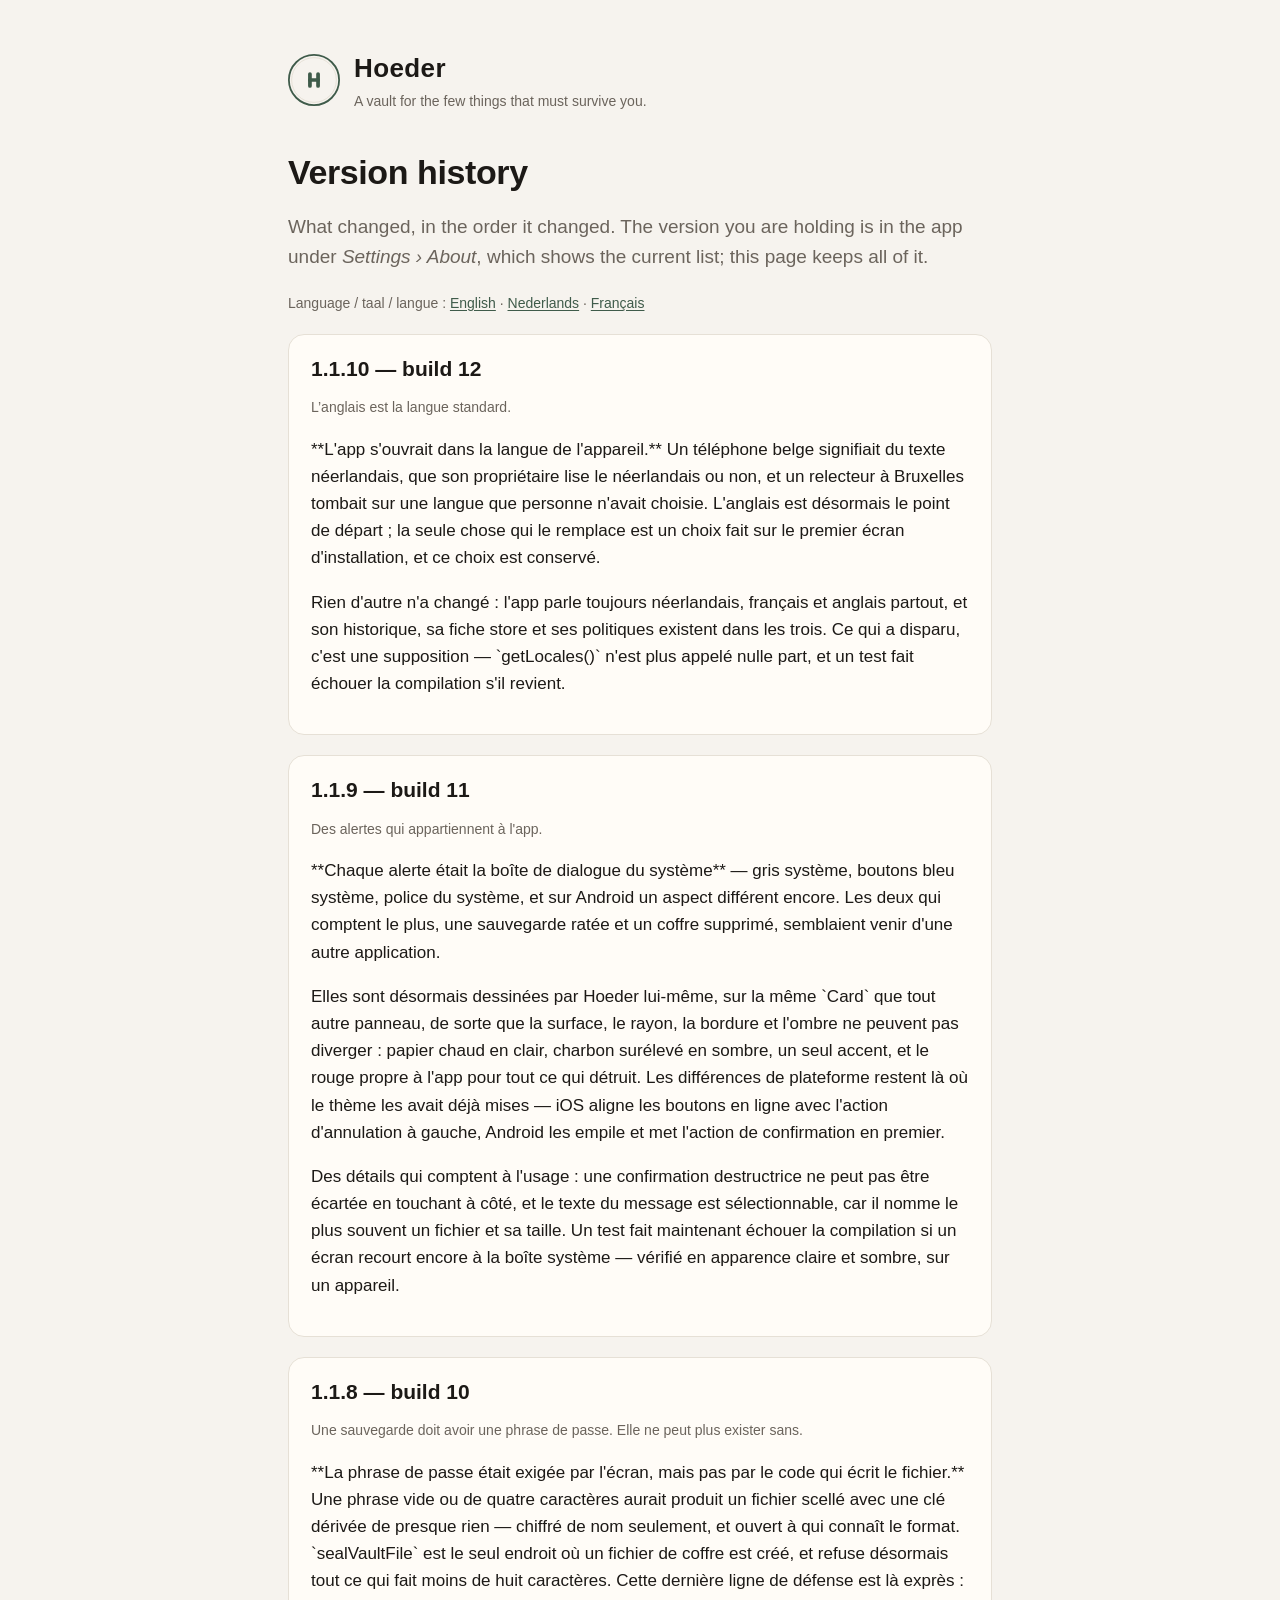
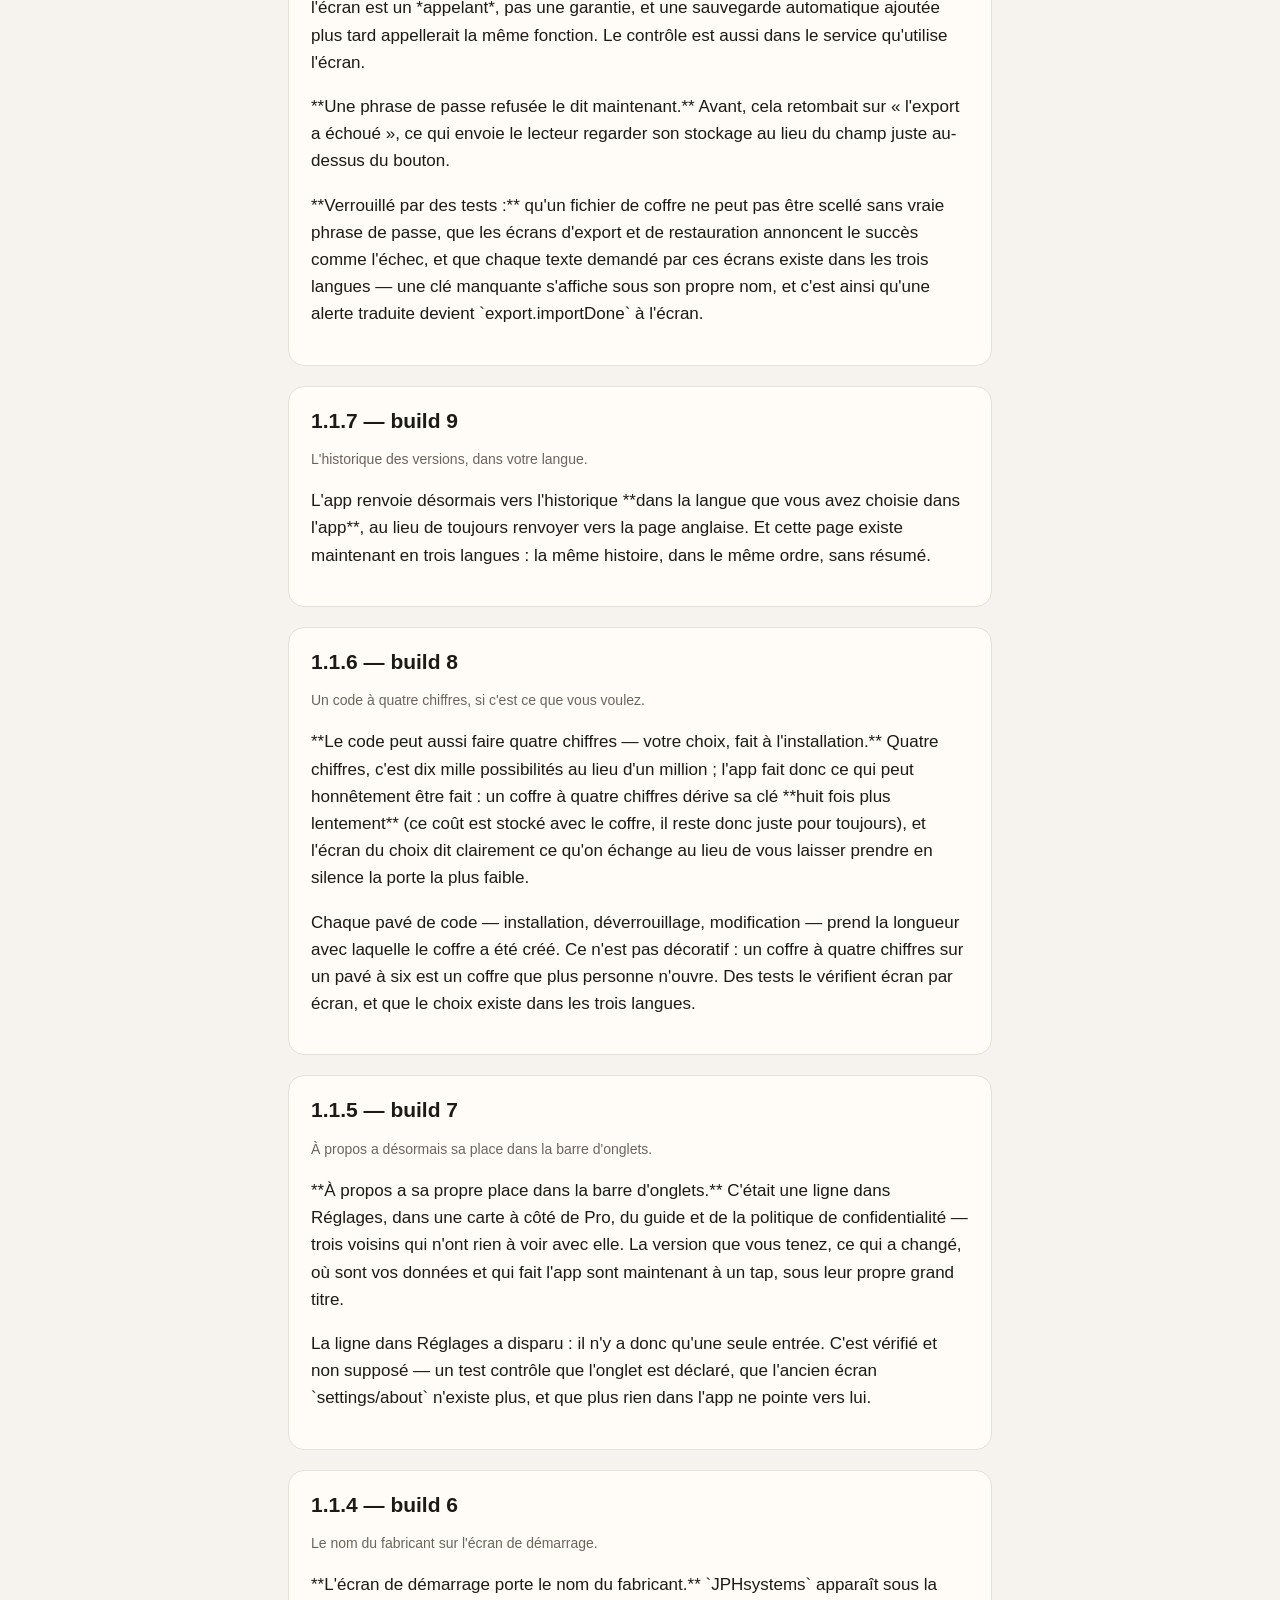
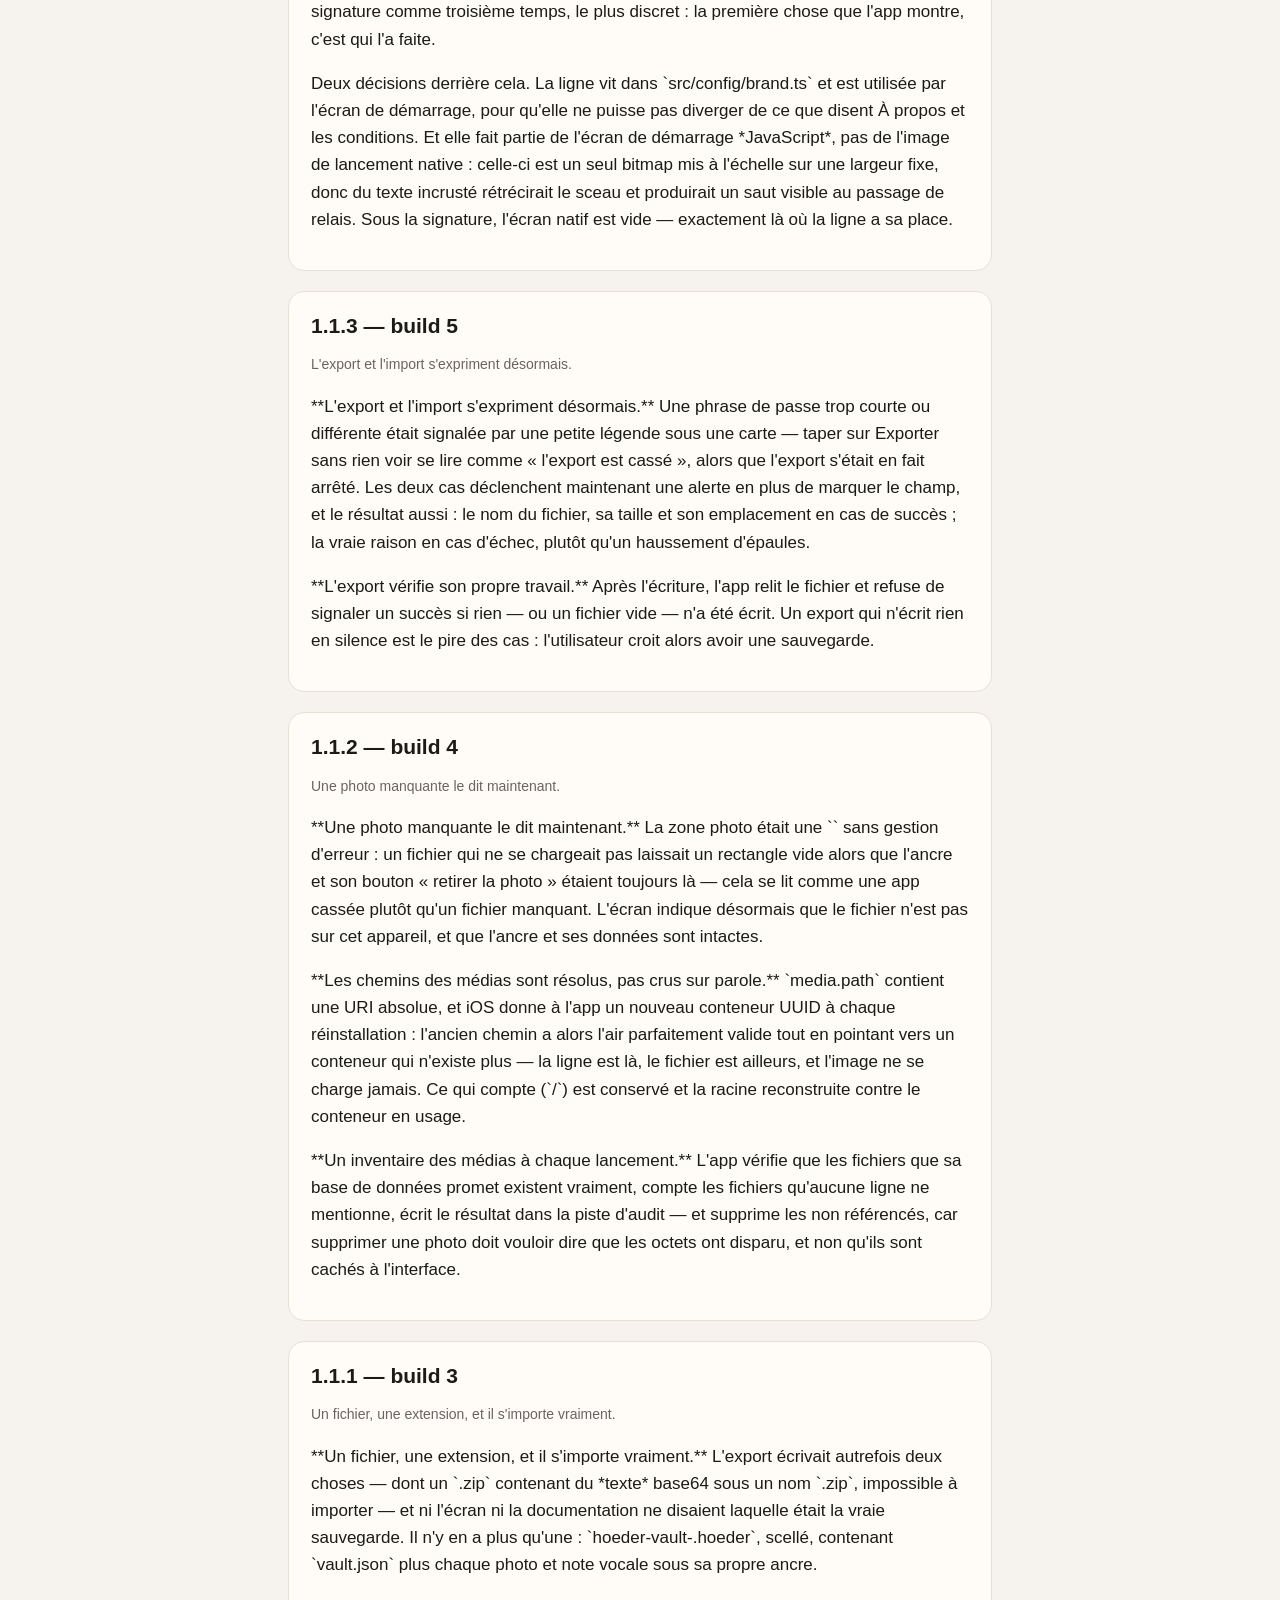
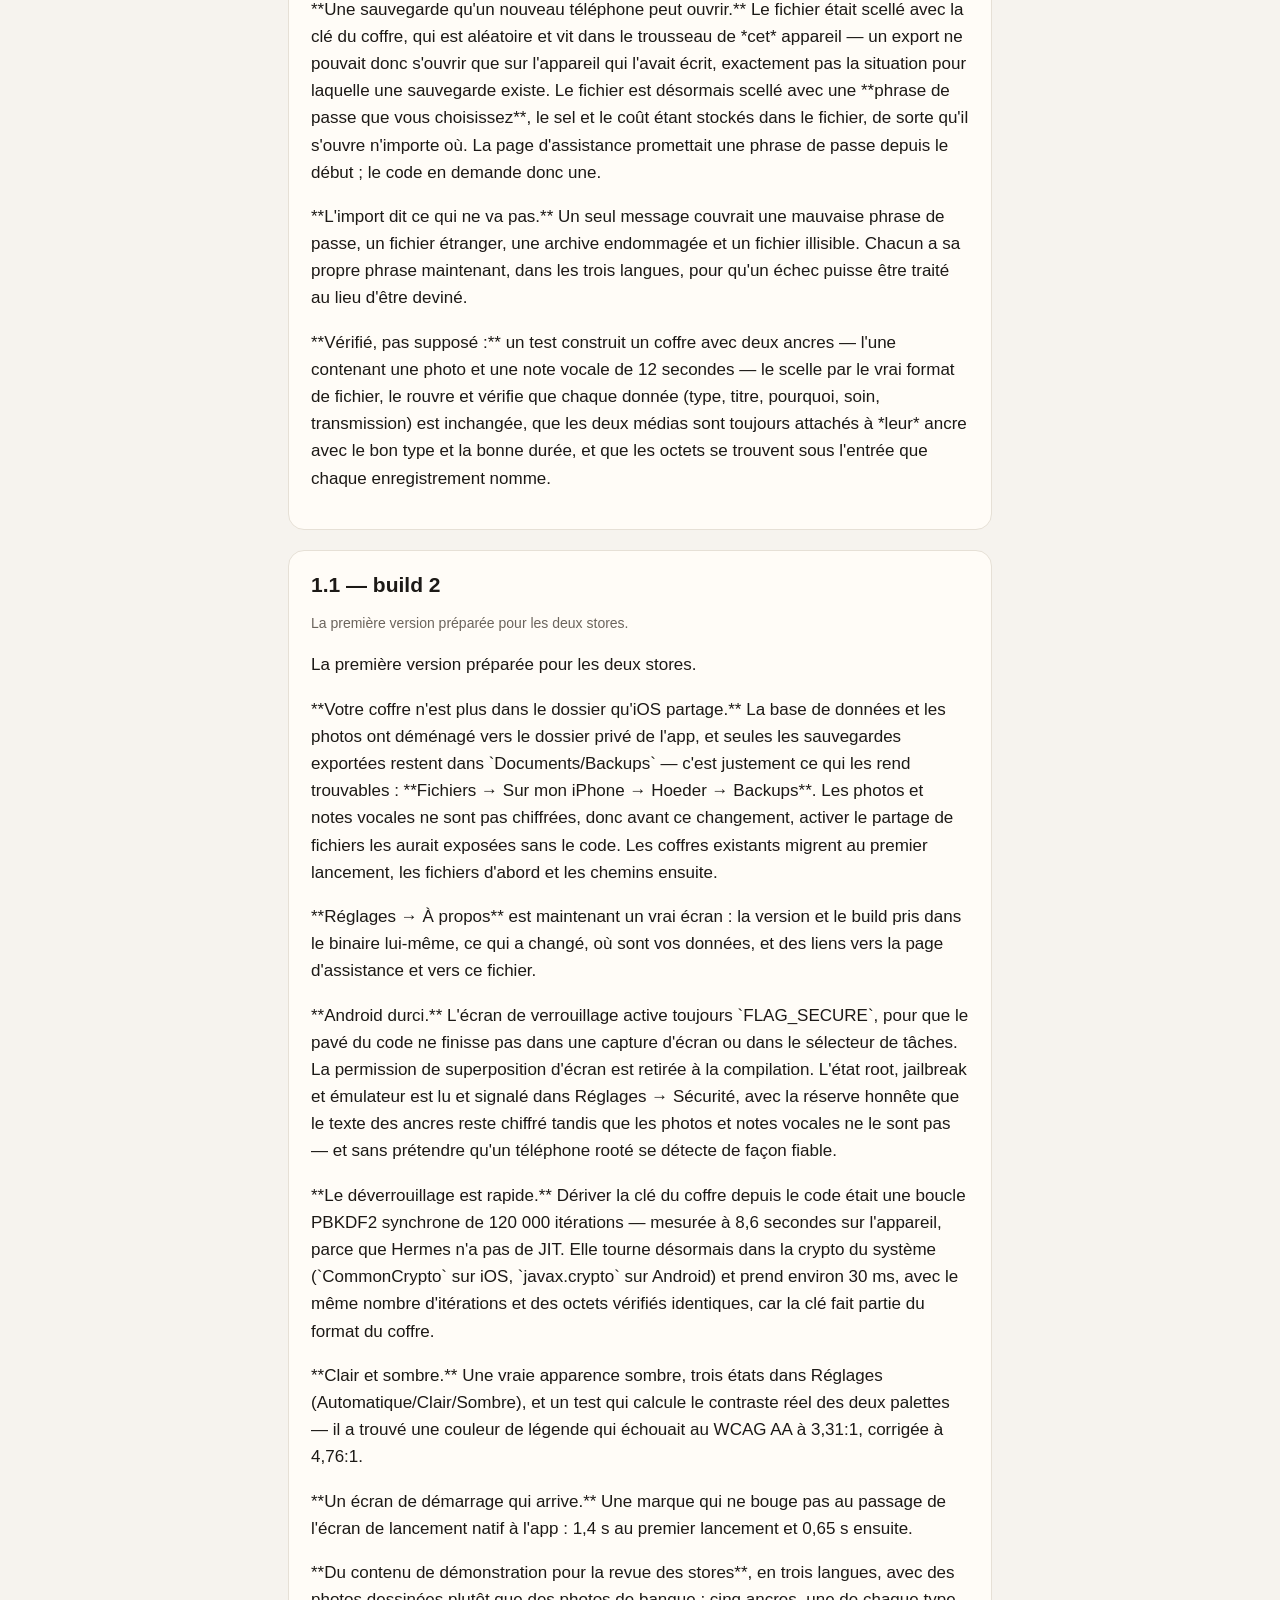
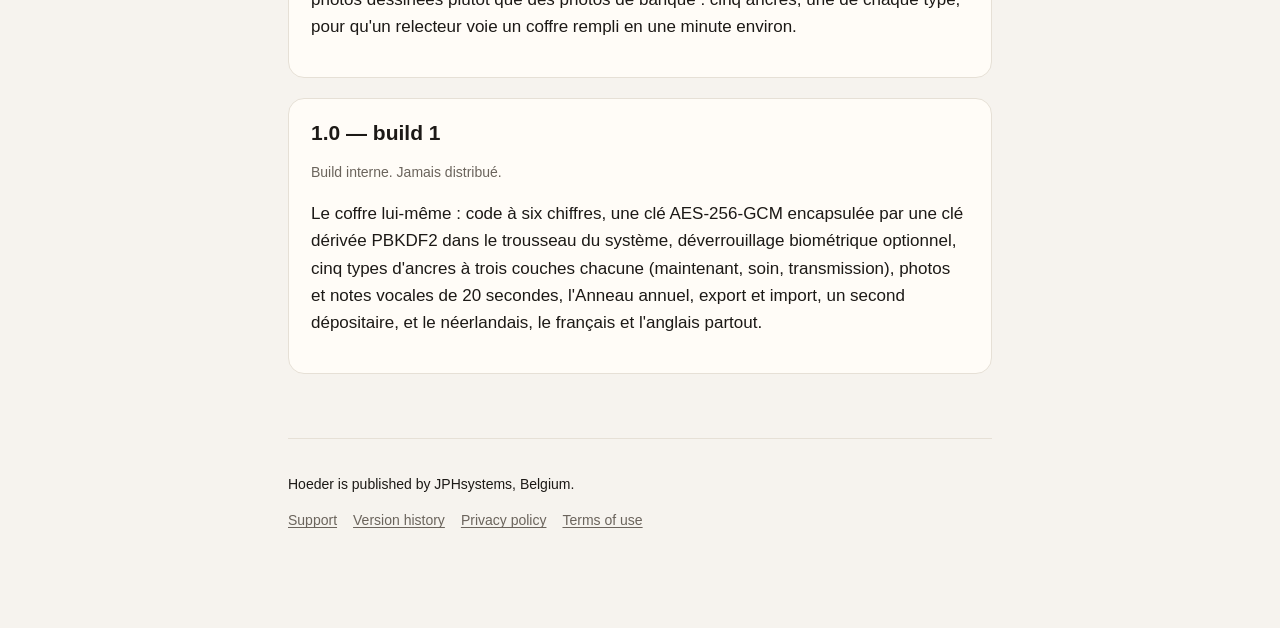
==== commit 57cc52ef: "Sync the published pages from docs/" ====
--- a/changelog.fr.html
+++ b/changelog.fr.html
@@ -42,6 +42,17 @@
   </p>
 
   <div class="card">
+    <h2>1.1.10 — build 12</h2>
+    <p class="small muted">L’anglais est la langue standard.</p>
+    <p>
+      **L'app s'ouvrait dans la langue de l'appareil.** Un téléphone belge signifiait du texte néerlandais, que son propriétaire lise le néerlandais ou non, et un relecteur à Bruxelles tombait sur une langue que personne n'avait choisie. L'anglais est désormais le point de départ ; la seule chose qui le remplace est un choix fait sur le premier écran d'installation, et ce choix est conservé.
+    </p>
+    <p>
+      Rien d'autre n'a changé : l'app parle toujours néerlandais, français et anglais partout, et son historique, sa fiche store et ses politiques existent dans les trois. Ce qui a disparu, c'est une supposition — `getLocales()` n'est plus appelé nulle part, et un test fait échouer la compilation s'il revient.
+    </p>
+  </div>
+
+  <div class="card">
     <h2>1.1.9 — build 11</h2>
     <p class="small muted">Des alertes qui appartiennent à l'app.</p>
     <p>
